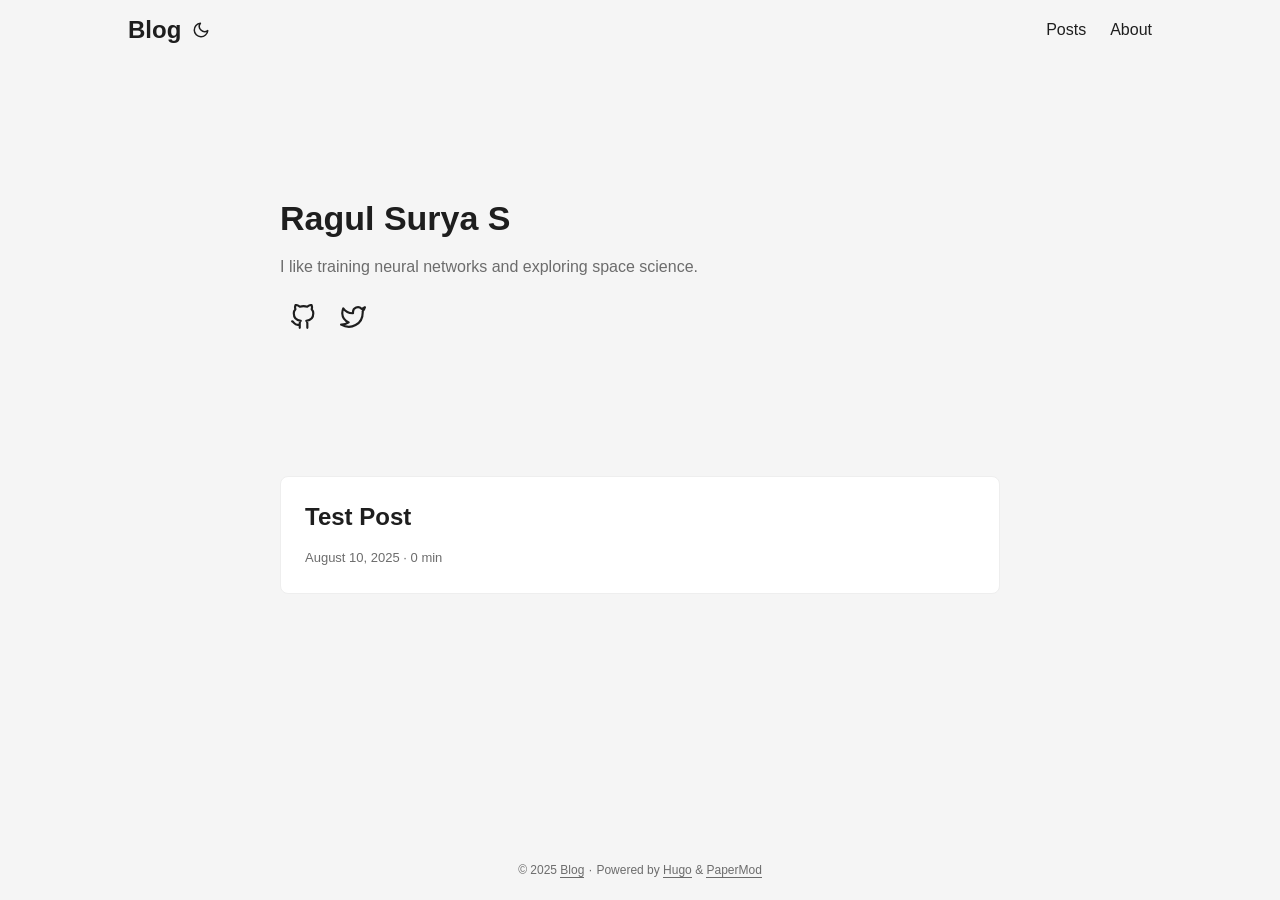
==== index.html @ ebbf87fd "Initial Commit" ====
<!DOCTYPE html>
<html lang="en" dir="auto">

<head>
	<meta name="generator" content="Hugo 0.148.2"><script src="/livereload.js?mindelay=10&amp;v=2&amp;port=1313&amp;path=livereload" data-no-instant defer></script><meta charset="utf-8">
<meta http-equiv="X-UA-Compatible" content="IE=edge">
<meta name="viewport" content="width=device-width, initial-scale=1, shrink-to-fit=no">
<meta name="robots" content="index, follow">
<title>Blog</title>

<meta name="description" content="">
<meta name="author" content="">
<link rel="canonical" href="http://localhost:1313/">
<link crossorigin="anonymous" href="/assets/css/stylesheet.8fe10233a706bc87f2e08b3cf97b8bd4c0a80f10675a143675d59212121037c0.css" integrity="sha256-j&#43;ECM6cGvIfy4Is8&#43;XuL1MCoDxBnWhQ2ddWSEhIQN8A=" rel="preload stylesheet" as="style">
<link rel="icon" href="http://localhost:1313/favicon.ico">
<link rel="icon" type="image/png" sizes="16x16" href="http://localhost:1313/favicon-16x16.png">
<link rel="icon" type="image/png" sizes="32x32" href="http://localhost:1313/favicon-32x32.png">
<link rel="apple-touch-icon" href="http://localhost:1313/apple-touch-icon.png">
<link rel="mask-icon" href="http://localhost:1313/safari-pinned-tab.svg">
<meta name="theme-color" content="#2e2e33">
<meta name="msapplication-TileColor" content="#2e2e33">
<link rel="alternate" type="application/rss+xml" href="http://localhost:1313/index.xml">
<link rel="alternate" hreflang="en" href="http://localhost:1313/">
<noscript>
    <style>
        #theme-toggle,
        .top-link {
            display: none;
        }

    </style>
    <style>
        @media (prefers-color-scheme: dark) {
            :root {
                --theme: rgb(29, 30, 32);
                --entry: rgb(46, 46, 51);
                --primary: rgb(218, 218, 219);
                --secondary: rgb(155, 156, 157);
                --tertiary: rgb(65, 66, 68);
                --content: rgb(196, 196, 197);
                --code-block-bg: rgb(46, 46, 51);
                --code-bg: rgb(55, 56, 62);
                --border: rgb(51, 51, 51);
            }

            .list {
                background: var(--theme);
            }

            .list:not(.dark)::-webkit-scrollbar-track {
                background: 0 0;
            }

            .list:not(.dark)::-webkit-scrollbar-thumb {
                border-color: var(--theme);
            }
        }

    </style>
</noscript><meta property="og:url" content="http://localhost:1313/">
  <meta property="og:site_name" content="Blog">
  <meta property="og:title" content="Blog">
  <meta property="og:locale" content="en-us">
  <meta property="og:type" content="website">
<meta name="twitter:card" content="summary">
<meta name="twitter:title" content="Blog">
<meta name="twitter:description" content="">

<script type="application/ld+json">
{
  "@context": "https://schema.org",
  "@type": "Organization",
  "name": "Blog",
  "url": "http://localhost:1313/",
  "description": "",
  "logo": "http://localhost:1313/favicon.ico",
  "sameAs": [
      "https://github.com/ragulsuryas", "https://twitter.com/ragulsuryas"
  ]
}
</script>
</head>

<body class="list" id="top">
<script>
    if (localStorage.getItem("pref-theme") === "dark") {
        document.body.classList.add('dark');
    } else if (localStorage.getItem("pref-theme") === "light") {
        document.body.classList.remove('dark')
    } else if (window.matchMedia('(prefers-color-scheme: dark)').matches) {
        document.body.classList.add('dark');
    }

</script>

<header class="header">
    <nav class="nav">
        <div class="logo">
            <a href="http://localhost:1313/" accesskey="h" title="Blog (Alt + H)">Blog</a>
            <div class="logo-switches">
                <button id="theme-toggle" accesskey="t" title="(Alt + T)" aria-label="Toggle theme">
                    <svg id="moon" xmlns="http://www.w3.org/2000/svg" width="24" height="18" viewBox="0 0 24 24"
                        fill="none" stroke="currentColor" stroke-width="2" stroke-linecap="round"
                        stroke-linejoin="round">
                        <path d="M21 12.79A9 9 0 1 1 11.21 3 7 7 0 0 0 21 12.79z"></path>
                    </svg>
                    <svg id="sun" xmlns="http://www.w3.org/2000/svg" width="24" height="18" viewBox="0 0 24 24"
                        fill="none" stroke="currentColor" stroke-width="2" stroke-linecap="round"
                        stroke-linejoin="round">
                        <circle cx="12" cy="12" r="5"></circle>
                        <line x1="12" y1="1" x2="12" y2="3"></line>
                        <line x1="12" y1="21" x2="12" y2="23"></line>
                        <line x1="4.22" y1="4.22" x2="5.64" y2="5.64"></line>
                        <line x1="18.36" y1="18.36" x2="19.78" y2="19.78"></line>
                        <line x1="1" y1="12" x2="3" y2="12"></line>
                        <line x1="21" y1="12" x2="23" y2="12"></line>
                        <line x1="4.22" y1="19.78" x2="5.64" y2="18.36"></line>
                        <line x1="18.36" y1="5.64" x2="19.78" y2="4.22"></line>
                    </svg>
                </button>
            </div>
        </div>
        <ul id="menu">
            <li>
                <a href="http://localhost:1313/posts/" title="Posts">
                    <span>Posts</span>
                </a>
            </li>
            <li>
                <a href="http://localhost:1313/about/" title="About">
                    <span>About</span>
                </a>
            </li>
        </ul>
    </nav>
</header>
<main class="main"> 
<article class="first-entry home-info">
    <header class="entry-header">
        <h1>Ragul Surya S</h1>
    </header>
    <div class="entry-content">
        I like training neural networks and exploring space science.
    </div>
    <footer class="entry-footer">
        <div class="social-icons" >
    <a href="https://github.com/ragulsuryas" target="_blank" rel="noopener noreferrer me"
        title="Github">
        <svg xmlns="http://www.w3.org/2000/svg" viewBox="0 0 24 24" fill="none" stroke="currentColor" stroke-width="2"
    stroke-linecap="round" stroke-linejoin="round">
    <path
        d="M9 19c-5 1.5-5-2.5-7-3m14 6v-3.87a3.37 3.37 0 0 0-.94-2.61c3.14-.35 6.44-1.54 6.44-7A5.44 5.44 0 0 0 20 4.77 5.07 5.07 0 0 0 19.91 1S18.73.65 16 2.48a13.38 13.38 0 0 0-7 0C6.27.65 5.09 1 5.09 1A5.07 5.07 0 0 0 5 4.77a5.44 5.44 0 0 0-1.5 3.78c0 5.42 3.3 6.61 6.44 7A3.37 3.37 0 0 0 9 18.13V22">
    </path>
</svg>
    </a>
    <a href="https://twitter.com/ragulsuryas" target="_blank" rel="noopener noreferrer me"
        title="Twitter">
        <svg xmlns="http://www.w3.org/2000/svg" viewBox="0 0 24 24" fill="none" stroke="currentColor" stroke-width="2"
    stroke-linecap="round" stroke-linejoin="round">
    <path
        d="M23 3a10.9 10.9 0 0 1-3.14 1.53 4.48 4.48 0 0 0-7.86 3v1A10.66 10.66 0 0 1 3 4s-4 9 5 13a11.64 11.64 0 0 1-7 2c9 5 20 0 20-11.5a4.5 4.5 0 0 0-.08-.83A7.72 7.72 0 0 0 23 3z">
    </path>
</svg>
    </a>
</div>

    </footer>
</article>

<article class="post-entry"> 
  <header class="entry-header">
    <h2 class="entry-hint-parent">Test Post
    </h2>
  </header>
  <div class="entry-content">
    <p></p>
  </div>
  <footer class="entry-footer"><span title='2025-08-10 21:35:26 +0530 IST'>August 10, 2025</span>&nbsp;·&nbsp;0 min</footer>
  <a class="entry-link" aria-label="post link to Test Post" href="http://localhost:1313/posts/test-post/"></a>
</article>
    </main>
    
<footer class="footer">
        <span>&copy; 2025 <a href="http://localhost:1313/">Blog</a></span> · 

    <span>
        Powered by
        <a href="https://gohugo.io/" rel="noopener noreferrer" target="_blank">Hugo</a> &
        <a href="https://github.com/adityatelange/hugo-PaperMod/" rel="noopener" target="_blank">PaperMod</a>
    </span>
</footer>
<a href="#top" aria-label="go to top" title="Go to Top (Alt + G)" class="top-link" id="top-link" accesskey="g">
    <svg xmlns="http://www.w3.org/2000/svg" viewBox="0 0 12 6" fill="currentColor">
        <path d="M12 6H0l6-6z" />
    </svg>
</a>

<script>
    let menu = document.getElementById('menu')
    if (menu) {
        menu.scrollLeft = localStorage.getItem("menu-scroll-position");
        menu.onscroll = function () {
            localStorage.setItem("menu-scroll-position", menu.scrollLeft);
        }
    }

    document.querySelectorAll('a[href^="#"]').forEach(anchor => {
        anchor.addEventListener("click", function (e) {
            e.preventDefault();
            var id = this.getAttribute("href").substr(1);
            if (!window.matchMedia('(prefers-reduced-motion: reduce)').matches) {
                document.querySelector(`[id='${decodeURIComponent(id)}']`).scrollIntoView({
                    behavior: "smooth"
                });
            } else {
                document.querySelector(`[id='${decodeURIComponent(id)}']`).scrollIntoView();
            }
            if (id === "top") {
                history.replaceState(null, null, " ");
            } else {
                history.pushState(null, null, `#${id}`);
            }
        });
    });

</script>
<script>
    var mybutton = document.getElementById("top-link");
    window.onscroll = function () {
        if (document.body.scrollTop > 800 || document.documentElement.scrollTop > 800) {
            mybutton.style.visibility = "visible";
            mybutton.style.opacity = "1";
        } else {
            mybutton.style.visibility = "hidden";
            mybutton.style.opacity = "0";
        }
    };

</script>
<script>
    document.getElementById("theme-toggle").addEventListener("click", () => {
        if (document.body.className.includes("dark")) {
            document.body.classList.remove('dark');
            localStorage.setItem("pref-theme", 'light');
        } else {
            document.body.classList.add('dark');
            localStorage.setItem("pref-theme", 'dark');
        }
    })

</script>
</body>

</html>
---- assets/css/stylesheet.8fe10233a706bc87f2e08b3cf97b8bd4c0a80f10675a143675d59212121037c0.css ----
/*
  PaperMod v8+
  License: MIT https://github.com/adityatelange/hugo-PaperMod/blob/master/LICENSE
  Copyright (c) 2020 nanxiaobei and adityatelange
  Copyright (c) 2021-2025 adityatelange
*/
:root{--gap:24px;--content-gap:20px;--nav-width:1024px;--main-width:720px;--header-height:60px;--footer-height:60px;--radius:8px;--theme:rgb(255, 255, 255);--entry:rgb(255, 255, 255);--primary:rgb(30, 30, 30);--secondary:rgb(108, 108, 108);--tertiary:rgb(214, 214, 214);--content:rgb(31, 31, 31);--code-block-bg:rgb(28, 29, 33);--code-bg:rgb(245, 245, 245);--border:rgb(238, 238, 238)}.dark{--theme:rgb(29, 30, 32);--entry:rgb(46, 46, 51);--primary:rgb(218, 218, 219);--secondary:rgb(155, 156, 157);--tertiary:rgb(65, 66, 68);--content:rgb(196, 196, 197);--code-block-bg:rgb(46, 46, 51);--code-bg:rgb(55, 56, 62);--border:rgb(51, 51, 51)}.list{background:var(--code-bg)}.dark.list{background:var(--theme)}*,::after,::before{box-sizing:border-box}html{-webkit-tap-highlight-color:transparent;overflow-y:scroll;-webkit-text-size-adjust:100%;text-size-adjust:100%}a,button,body,h1,h2,h3,h4,h5,h6{color:var(--primary)}body{font-family:-apple-system,BlinkMacSystemFont,segoe ui,Roboto,Oxygen,Ubuntu,Cantarell,open sans,helvetica neue,sans-serif;font-size:18px;line-height:1.6;word-break:break-word;background:var(--theme)}article,aside,figcaption,figure,footer,header,hgroup,main,nav,section,table{display:block}h1,h2,h3,h4,h5,h6{line-height:1.2}h1,h2,h3,h4,h5,h6,p{margin-top:0;margin-bottom:0}ul{padding:0}a{text-decoration:none}body,figure,ul{margin:0}table{width:100%;border-collapse:collapse;border-spacing:0;overflow-x:auto;word-break:keep-all}button,input,textarea{padding:0;font:inherit;background:0 0;border:0}input,textarea{outline:0}button,input[type=button],input[type=submit]{cursor:pointer}input:-webkit-autofill,textarea:-webkit-autofill{box-shadow:0 0 0 50px var(--theme)inset}img{display:block;max-width:100%}.not-found{position:absolute;left:0;right:0;display:flex;align-items:center;justify-content:center;height:80%;font-size:160px;font-weight:700}.archive-posts{width:100%;font-size:16px}.archive-year{margin-top:40px}.archive-year:not(:last-of-type){border-bottom:2px solid var(--border)}.archive-month{display:flex;align-items:flex-start;padding:10px 0}.archive-month-header{margin:25px 0;width:200px}.archive-month:not(:last-of-type){border-bottom:1px solid var(--border)}.archive-entry{position:relative;padding:5px;margin:10px 0}.archive-entry-title{margin:5px 0;font-weight:400}.archive-count,.archive-meta{color:var(--secondary);font-size:14px}.footer,.top-link{font-size:12px;color:var(--secondary)}.footer{max-width:calc(var(--main-width) + var(--gap) * 2);margin:auto;padding:calc((var(--footer-height) - var(--gap))/2)var(--gap);text-align:center;line-height:24px}.footer span{margin-inline-start:1px;margin-inline-end:1px}.footer span:last-child{white-space:nowrap}.footer a{color:inherit;border-bottom:1px solid var(--secondary)}.footer a:hover{border-bottom:1px solid var(--primary)}.top-link{visibility:hidden;position:fixed;bottom:60px;right:30px;z-index:99;background:var(--tertiary);width:42px;height:42px;padding:12px;border-radius:64px;transition:visibility .5s,opacity .8s linear}.top-link,.top-link svg{filter:drop-shadow(0 0 0 var(--theme))}.footer a:hover,.top-link:hover{color:var(--primary)}.top-link:focus,#theme-toggle:focus{outline:0}.nav{display:flex;flex-wrap:wrap;justify-content:space-between;max-width:calc(var(--nav-width) + var(--gap) * 2);margin-inline-start:auto;margin-inline-end:auto;line-height:var(--header-height)}.nav a{display:block}.logo,#menu{display:flex;margin:auto var(--gap)}.logo{flex-wrap:inherit}.logo a{font-size:24px;font-weight:700}.logo a img,.logo a svg{display:inline;vertical-align:middle;pointer-events:none;transform:translate(0,-10%);border-radius:6px;margin-inline-end:8px}button#theme-toggle{font-size:26px;margin:auto 4px}body.dark #moon{vertical-align:middle;display:none}body:not(.dark) #sun{display:none}#menu{list-style:none;word-break:keep-all;overflow-x:auto;white-space:nowrap}#menu li+li{margin-inline-start:var(--gap)}#menu a{font-size:16px}#menu .active{font-weight:500;border-bottom:2px solid}.lang-switch li,.lang-switch ul,.logo-switches{display:inline-flex;margin:auto 4px}.lang-switch{display:flex;flex-wrap:inherit}.lang-switch a{margin:auto 3px;font-size:16px;font-weight:500}.logo-switches{flex-wrap:inherit}.main{position:relative;min-height:calc(100vh - var(--header-height) - var(--footer-height));max-width:calc(var(--main-width) + var(--gap) * 2);margin:auto;padding:var(--gap)}.page-header h1{font-size:40px}.pagination{display:flex}.pagination a{color:var(--theme);font-size:13px;line-height:36px;background:var(--primary);border-radius:calc(36px/2);padding:0 16px}.pagination .next{margin-inline-start:auto}.social-icons a{display:inline-flex;padding:10px}.social-icons a svg{height:26px;width:26px}code{direction:ltr}div.highlight,pre{position:relative}.copy-code{display:none;position:absolute;top:4px;right:4px;color:rgba(255,255,255,.8);background:rgba(78,78,78,.8);border-radius:var(--radius);padding:0 5px;font-size:14px;user-select:none}div.highlight:hover .copy-code,pre:hover .copy-code{display:block}.first-entry{position:relative;display:flex;flex-direction:column;justify-content:center;min-height:320px;margin:var(--gap)0 calc(var(--gap) * 2)}.first-entry .entry-header{overflow:hidden;display:-webkit-box;-webkit-box-orient:vertical;-webkit-line-clamp:3}.first-entry .entry-header h1{font-size:34px;line-height:1.3}.first-entry .entry-content{margin:14px 0;font-size:16px;-webkit-line-clamp:3}.first-entry .entry-footer{font-size:14px}.home-info .entry-content{-webkit-line-clamp:unset}.post-entry{position:relative;margin-bottom:var(--gap);padding:var(--gap);background:var(--entry);border-radius:var(--radius);transition:transform .1s;border:1px solid var(--border)}.post-entry:active{transform:scale(.96)}.tag-entry .entry-cover{display:none}.entry-header h2{font-size:24px;line-height:1.3}.entry-content{margin:8px 0;color:var(--secondary);font-size:14px;line-height:1.6;overflow:hidden;display:-webkit-box;-webkit-box-orient:vertical;-webkit-line-clamp:2}.entry-footer{color:var(--secondary);font-size:13px}.entry-link{position:absolute;left:0;right:0;top:0;bottom:0}.entry-hint{color:var(--secondary)}.entry-hint-parent{display:flex;justify-content:space-between}.entry-cover{font-size:14px;margin-bottom:var(--gap);text-align:center}.entry-cover img{border-radius:var(--radius);width:100%;height:auto}.entry-cover a{color:var(--secondary);box-shadow:0 1px 0 var(--primary)}.page-header,.post-header{margin:24px auto var(--content-gap)}.post-title{margin-bottom:2px;font-size:40px}.post-description{margin-top:10px;margin-bottom:5px}.post-meta,.breadcrumbs{color:var(--secondary);font-size:14px;display:flex;flex-wrap:wrap;align-items:center}.post-meta .i18n_list li{display:inline-flex;list-style:none;margin:auto 3px;box-shadow:0 1px 0 var(--secondary)}.breadcrumbs a{font-size:16px}.post-content{color:var(--content)}.post-content h3,.post-content h4,.post-content h5,.post-content h6{margin:24px 0 16px}.post-content h1{margin:40px auto 32px;font-size:40px}.post-content h2{margin:32px auto 24px;font-size:32px}.post-content h3{font-size:24px}.post-content h4{font-size:16px}.post-content h5{font-size:14px}.post-content h6{font-size:12px}.post-content a,.toc a:hover{box-shadow:0 1px;box-decoration-break:clone;-webkit-box-decoration-break:clone}.post-content a code{margin:auto 0;border-radius:0;box-shadow:0 -1px 0 var(--primary)inset}.post-content del{text-decoration:line-through}.post-content dl,.post-content ol,.post-content p,.post-content figure,.post-content ul{margin-bottom:var(--content-gap)}.post-content ol,.post-content ul{padding-inline-start:20px}.post-content li{margin-top:5px}.post-content li p{margin-bottom:0}.post-content dl{display:flex;flex-wrap:wrap;margin:0}.post-content dt{width:25%;font-weight:700}.post-content dd{width:75%;margin-inline-start:0;padding-inline-start:10px}.post-content dd~dd,.post-content dt~dt{margin-top:10px}.post-content table{margin-bottom:var(--content-gap)}.post-content table th,.post-content table:not(.highlighttable,.highlight table,.gist .highlight) td{min-width:80px;padding:8px 5px;line-height:1.5;border-bottom:1px solid var(--border)}.post-content table th{text-align:start}.post-content table:not(.highlighttable) td code:only-child{margin:auto 0}.post-content .highlight table{border-radius:var(--radius)}.post-content .highlight:not(table){margin:10px auto;background:var(--code-block-bg) !important;border-radius:var(--radius);direction:ltr}.post-content li>.highlight{margin-inline-end:0}.post-content ul pre{margin-inline-start:calc(var(--gap) * -2)}.post-content .highlight pre{margin:0}.post-content .highlighttable{table-layout:fixed}.post-content .highlighttable td:first-child{width:40px}.post-content .highlighttable td .linenodiv{padding-inline-end:0 !important}.post-content .highlighttable td .highlight,.post-content .highlighttable td .linenodiv pre{margin-bottom:0}.post-content code{margin:auto 4px;padding:4px 6px;font-size:.78em;line-height:1.5;background:var(--code-bg);border-radius:2px}.post-content pre code{display:grid;margin:auto 0;padding:10px;color:#d5d5d6;background:var(--code-block-bg) !important;border-radius:var(--radius);overflow-x:auto;word-break:break-all}.post-content blockquote{margin:20px 0;padding:0 14px;border-inline-start:3px solid var(--primary)}.post-content hr{margin:30px 0;height:2px;background:var(--tertiary);border:0}.post-content iframe{max-width:100%}.post-content img{border-radius:4px;margin:1rem 0}.post-content img[src*="#center"]{margin:1rem auto}.post-content figure.align-center{text-align:center}.post-content figure>figcaption{color:var(--primary);font-size:16px;font-weight:700;margin:8px 0 16px}.post-content figure>figcaption>p{color:var(--secondary);font-size:14px;font-weight:400}.toc{margin:0 2px 40px;border:1px solid var(--border);background:var(--code-bg);border-radius:var(--radius);padding:.4em}.dark .toc{background:var(--entry)}.toc details summary{cursor:zoom-in;margin-inline-start:10px;user-select:none}.toc details[open] summary{cursor:zoom-out}.toc .details{display:inline;font-weight:500}.toc .inner{margin:5px 20px 0;padding:0 10px;opacity:.9}.toc li ul{margin-inline-start:var(--gap)}.toc summary:focus{outline:0}.post-footer{margin-top:56px}.post-footer>*{margin-bottom:10px}.post-tags{display:flex;flex-wrap:wrap;gap:10px}.post-tags li{display:inline-block}.post-tags a,.share-buttons,.paginav{border-radius:var(--radius);background:var(--code-bg);border:1px solid var(--border)}.post-tags a{display:block;padding:0 14px;color:var(--secondary);font-size:14px;line-height:34px;background:var(--code-bg)}.post-tags a:hover,.paginav a:hover{background:var(--border)}.share-buttons{padding:10px;display:flex;justify-content:center;overflow-x:auto;gap:10px}.share-buttons li,.share-buttons a{display:inline-flex}.share-buttons a:not(:last-of-type){margin-inline-end:12px}h1:hover .anchor,h2:hover .anchor,h3:hover .anchor,h4:hover .anchor,h5:hover .anchor,h6:hover .anchor{display:inline-flex;color:var(--secondary);margin-inline-start:8px;font-weight:500;user-select:none}.paginav{display:flex;line-height:30px}.paginav a{padding-inline-start:14px;padding-inline-end:14px;border-radius:var(--radius)}.paginav .title{letter-spacing:1px;text-transform:uppercase;font-size:small;color:var(--secondary)}.paginav .prev,.paginav .next{width:50%}.paginav span:hover:not(.title){box-shadow:0 1px}.paginav .next{margin-inline-start:auto;text-align:right}[dir=rtl] .paginav .next{text-align:left}h1>a>svg{display:inline}img.in-text{display:inline;margin:auto}.buttons,.main .profile{display:flex;justify-content:center}.main .profile{align-items:center;min-height:calc(100vh - var(--header-height) - var(--footer-height) - (var(--gap) * 2));text-align:center}.profile .profile_inner{display:flex;flex-direction:column;align-items:center;gap:10px}.profile img{border-radius:50%}.buttons{flex-wrap:wrap;max-width:400px}.button{background:var(--tertiary);border-radius:var(--radius);margin:8px;padding:6px;transition:transform .1s}.button-inner{padding:0 8px}.button:active{transform:scale(.96)}#searchbox input{padding:4px 10px;width:100%;color:var(--primary);font-weight:700;border:2px solid var(--tertiary);border-radius:var(--radius)}#searchbox input:focus{border-color:var(--secondary)}#searchResults li{list-style:none;border-radius:var(--radius);padding:10px;margin:10px 0;position:relative;font-weight:500}#searchResults{margin:10px 0;width:100%}#searchResults li:active{transition:transform .1s;transform:scale(.98)}#searchResults a{position:absolute;width:100%;height:100%;top:0;left:0;outline:none}#searchResults .focus{transform:scale(.98);border:2px solid var(--tertiary)}.terms-tags li{display:inline-block;margin:10px;font-weight:500}.terms-tags a{display:block;padding:3px 10px;background:var(--tertiary);border-radius:6px;transition:transform .1s}.terms-tags a:active{background:var(--tertiary);transform:scale(.96)}.bg{color:#cad3f5;background-color:#24273a}.chroma{color:#cad3f5;background-color:#24273a}.chroma .x{}.chroma .err{color:#ed8796}.chroma .cl{}.chroma .lnlinks{outline:none;text-decoration:none;color:inherit}.chroma .lntd{vertical-align:top;padding:0;margin:0;border:0}.chroma .lntable{border-spacing:0;padding:0;margin:0;border:0}.chroma .hl{background-color:#474733}.chroma .lnt{white-space:pre;-webkit-user-select:none;user-select:none;margin-right:.4em;padding:0 .4em;color:#8087a2}.chroma .ln{white-space:pre;-webkit-user-select:none;user-select:none;margin-right:.4em;padding:0 .4em;color:#8087a2}.chroma .line{display:flex}.chroma .k{color:#c6a0f6}.chroma .kc{color:#f5a97f}.chroma .kd{color:#ed8796}.chroma .kn{color:#8bd5ca}.chroma .kp{color:#c6a0f6}.chroma .kr{color:#c6a0f6}.chroma .kt{color:#ed8796}.chroma .n{}.chroma .na{color:#8aadf4}.chroma .nb{color:#91d7e3}.chroma .bp{color:#91d7e3}.chroma .nc{color:#eed49f}.chroma .no{color:#eed49f}.chroma .nd{color:#8aadf4;font-weight:700}.chroma .ni{color:#8bd5ca}.chroma .ne{color:#f5a97f}.chroma .nf{color:#8aadf4}.chroma .fm{color:#8aadf4}.chroma .nl{color:#91d7e3}.chroma .nn{color:#f5a97f}.chroma .nx{}.chroma .py{color:#f5a97f}.chroma .nt{color:#c6a0f6}.chroma .nv{color:#f4dbd6}.chroma .vc{color:#f4dbd6}.chroma .vg{color:#f4dbd6}.chroma .vi{color:#f4dbd6}.chroma .vm{color:#f4dbd6}.chroma .l{}.chroma .ld{}.chroma .s{color:#a6da95}.chroma .sa{color:#ed8796}.chroma .sb{color:#a6da95}.chroma .sc{color:#a6da95}.chroma .dl{color:#8aadf4}.chroma .sd{color:#6e738d}.chroma .s2{color:#a6da95}.chroma .se{color:#8aadf4}.chroma .sh{color:#6e738d}.chroma .si{color:#a6da95}.chroma .sx{color:#a6da95}.chroma .sr{color:#8bd5ca}.chroma .s1{color:#a6da95}.chroma .ss{color:#a6da95}.chroma .m{color:#f5a97f}.chroma .mb{color:#f5a97f}.chroma .mf{color:#f5a97f}.chroma .mh{color:#f5a97f}.chroma .mi{color:#f5a97f}.chroma .il{color:#f5a97f}.chroma .mo{color:#f5a97f}.chroma .o{color:#91d7e3;font-weight:700}.chroma .ow{color:#91d7e3;font-weight:700}.chroma .p{}.chroma .c{color:#6e738d;font-style:italic}.chroma .ch{color:#6e738d;font-style:italic}.chroma .cm{color:#6e738d;font-style:italic}.chroma .c1{color:#6e738d;font-style:italic}.chroma .cs{color:#6e738d;font-style:italic}.chroma .cp{color:#6e738d;font-style:italic}.chroma .cpf{color:#6e738d;font-weight:700;font-style:italic}.chroma .g{}.chroma .gd{color:#ed8796;background-color:#363a4f}.chroma .ge{font-style:italic}.chroma .gr{color:#ed8796}.chroma .gh{color:#f5a97f;font-weight:700}.chroma .gi{color:#a6da95;background-color:#363a4f}.chroma .go{}.chroma .gp{}.chroma .gs{font-weight:700}.chroma .gu{color:#f5a97f;font-weight:700}.chroma .gt{color:#ed8796}.chroma .gl{text-decoration:underline}.chroma .w{}.chroma{background-color:unset !important}.chroma .hl{display:flex}.chroma .lnt{padding:0 0 0 12px}.highlight pre.chroma code{padding:8px 0}.highlight pre.chroma .line .cl,.chroma .ln{padding:0 10px}.chroma .lntd:last-of-type{width:100%}::-webkit-scrollbar-track{background:0 0}.list:not(.dark)::-webkit-scrollbar-track{background:var(--code-bg)}::-webkit-scrollbar-thumb{background:var(--tertiary);border:5px solid var(--theme);border-radius:var(--radius)}.list:not(.dark)::-webkit-scrollbar-thumb{border:5px solid var(--code-bg)}::-webkit-scrollbar-thumb:hover{background:var(--secondary)}::-webkit-scrollbar:not(.highlighttable,.highlight table,.gist .highlight){background:var(--theme)}.post-content .highlighttable td .highlight pre code::-webkit-scrollbar{display:none}.post-content :not(table) ::-webkit-scrollbar-thumb{border:2px solid var(--code-block-bg);background:#717175}.post-content :not(table) ::-webkit-scrollbar-thumb:hover{background:#a3a3a5}.gist table::-webkit-scrollbar-thumb{border:2px solid #fff;background:#adadad}.gist table::-webkit-scrollbar-thumb:hover{background:#707070}.post-content table::-webkit-scrollbar-thumb{border-width:2px}@media screen and (min-width:768px){::-webkit-scrollbar{width:19px;height:11px}}@media screen and (max-width:768px){:root{--gap:14px}.profile img{transform:scale(.85)}.first-entry{min-height:260px}.archive-month{flex-direction:column}.archive-year{margin-top:20px}.footer{padding:calc((var(--footer-height) - var(--gap) - 10px)/2)var(--gap)}}@media screen and (max-width:900px){.list .top-link{transform:translateY(-5rem)}}@media screen and (max-width:340px){.share-buttons{justify-content:unset}}@media(prefers-reduced-motion){.terms-tags a:active,.button:active,.post-entry:active,.top-link,#searchResults .focus,#searchResults li:active{transform:none}}
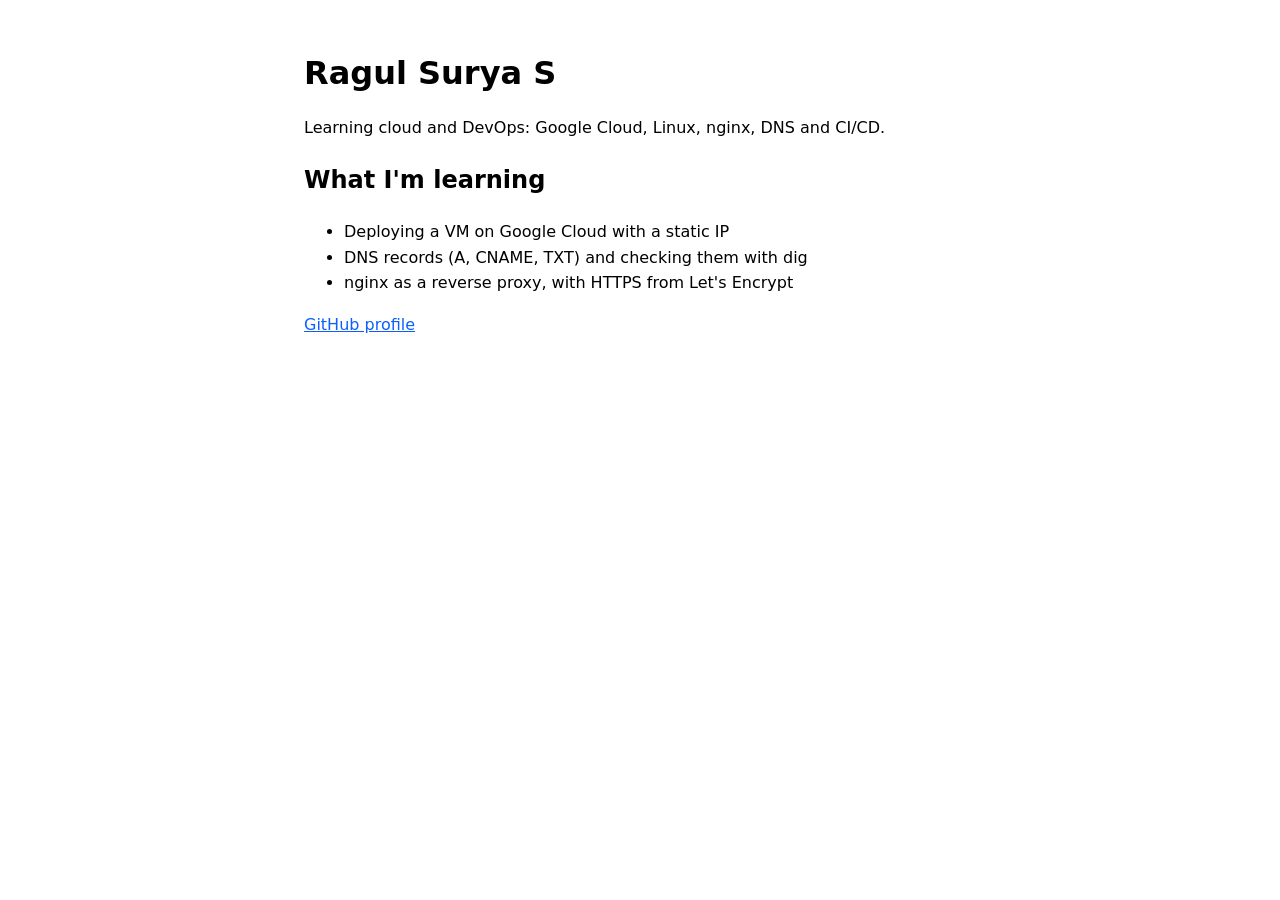
==== commit d174a699: "Add initial index.html for personal website" ====
--- a/index.html
+++ b/index.html
@@ -1,254 +1,26 @@
 <!DOCTYPE html>
-<html lang="en" dir="auto">
+<html lang="en">
+<head>
+  <meta charset="utf-8">
+  <meta name="viewport" content="width=device-width, initial-scale=1">
+  <title>Ragul Surya S | Cloud & DevOps Learning</title>
+  <style>
+    body { font-family: system-ui, sans-serif; max-width: 42rem; margin: 3rem auto; padding: 0 1rem; line-height: 1.6; }
+    h1 { margin-bottom: 0; }
+    a { color: #0b5fff; }
+  </style>
+</head>
+<body>
+  <h1>Ragul Surya S</h1>
+  <p>Learning cloud and DevOps: Google Cloud, Linux, nginx, DNS and CI/CD.</p>
 
-<head>
-	<meta name="generator" content="Hugo 0.148.2"><script src="/livereload.js?mindelay=10&amp;v=2&amp;port=1313&amp;path=livereload" data-no-instant defer></script><meta charset="utf-8">
-<meta http-equiv="X-UA-Compatible" content="IE=edge">
-<meta name="viewport" content="width=device-width, initial-scale=1, shrink-to-fit=no">
-<meta name="robots" content="index, follow">
-<title>Blog</title>
+  <h2>What I'm learning</h2>
+  <ul>
+    <li>Deploying a VM on Google Cloud with a static IP</li>
+    <li>DNS records (A, CNAME, TXT) and checking them with dig</li>
+    <li>nginx as a reverse proxy, with HTTPS from Let's Encrypt</li>
+  </ul>
 
-<meta name="description" content="">
-<meta name="author" content="">
-<link rel="canonical" href="http://localhost:1313/">
-<link crossorigin="anonymous" href="/assets/css/stylesheet.8fe10233a706bc87f2e08b3cf97b8bd4c0a80f10675a143675d59212121037c0.css" integrity="sha256-j&#43;ECM6cGvIfy4Is8&#43;XuL1MCoDxBnWhQ2ddWSEhIQN8A=" rel="preload stylesheet" as="style">
-<link rel="icon" href="http://localhost:1313/favicon.ico">
-<link rel="icon" type="image/png" sizes="16x16" href="http://localhost:1313/favicon-16x16.png">
-<link rel="icon" type="image/png" sizes="32x32" href="http://localhost:1313/favicon-32x32.png">
-<link rel="apple-touch-icon" href="http://localhost:1313/apple-touch-icon.png">
-<link rel="mask-icon" href="http://localhost:1313/safari-pinned-tab.svg">
-<meta name="theme-color" content="#2e2e33">
-<meta name="msapplication-TileColor" content="#2e2e33">
-<link rel="alternate" type="application/rss+xml" href="http://localhost:1313/index.xml">
-<link rel="alternate" hreflang="en" href="http://localhost:1313/">
-<noscript>
-    <style>
-        #theme-toggle,
-        .top-link {
-            display: none;
-        }
-
-    </style>
-    <style>
-        @media (prefers-color-scheme: dark) {
-            :root {
-                --theme: rgb(29, 30, 32);
-                --entry: rgb(46, 46, 51);
-                --primary: rgb(218, 218, 219);
-                --secondary: rgb(155, 156, 157);
-                --tertiary: rgb(65, 66, 68);
-                --content: rgb(196, 196, 197);
-                --code-block-bg: rgb(46, 46, 51);
-                --code-bg: rgb(55, 56, 62);
-                --border: rgb(51, 51, 51);
-            }
-
-            .list {
-                background: var(--theme);
-            }
-
-            .list:not(.dark)::-webkit-scrollbar-track {
-                background: 0 0;
-            }
-
-            .list:not(.dark)::-webkit-scrollbar-thumb {
-                border-color: var(--theme);
-            }
-        }
-
-    </style>
-</noscript><meta property="og:url" content="http://localhost:1313/">
-  <meta property="og:site_name" content="Blog">
-  <meta property="og:title" content="Blog">
-  <meta property="og:locale" content="en-us">
-  <meta property="og:type" content="website">
-<meta name="twitter:card" content="summary">
-<meta name="twitter:title" content="Blog">
-<meta name="twitter:description" content="">
-
-<script type="application/ld+json">
-{
-  "@context": "https://schema.org",
-  "@type": "Organization",
-  "name": "Blog",
-  "url": "http://localhost:1313/",
-  "description": "",
-  "logo": "http://localhost:1313/favicon.ico",
-  "sameAs": [
-      "https://github.com/ragulsuryas", "https://twitter.com/ragulsuryas"
-  ]
-}
-</script>
-</head>
-
-<body class="list" id="top">
-<script>
-    if (localStorage.getItem("pref-theme") === "dark") {
-        document.body.classList.add('dark');
-    } else if (localStorage.getItem("pref-theme") === "light") {
-        document.body.classList.remove('dark')
-    } else if (window.matchMedia('(prefers-color-scheme: dark)').matches) {
-        document.body.classList.add('dark');
-    }
-
-</script>
-
-<header class="header">
-    <nav class="nav">
-        <div class="logo">
-            <a href="http://localhost:1313/" accesskey="h" title="Blog (Alt + H)">Blog</a>
-            <div class="logo-switches">
-                <button id="theme-toggle" accesskey="t" title="(Alt + T)" aria-label="Toggle theme">
-                    <svg id="moon" xmlns="http://www.w3.org/2000/svg" width="24" height="18" viewBox="0 0 24 24"
-                        fill="none" stroke="currentColor" stroke-width="2" stroke-linecap="round"
-                        stroke-linejoin="round">
-                        <path d="M21 12.79A9 9 0 1 1 11.21 3 7 7 0 0 0 21 12.79z"></path>
-                    </svg>
-                    <svg id="sun" xmlns="http://www.w3.org/2000/svg" width="24" height="18" viewBox="0 0 24 24"
-                        fill="none" stroke="currentColor" stroke-width="2" stroke-linecap="round"
-                        stroke-linejoin="round">
-                        <circle cx="12" cy="12" r="5"></circle>
-                        <line x1="12" y1="1" x2="12" y2="3"></line>
-                        <line x1="12" y1="21" x2="12" y2="23"></line>
-                        <line x1="4.22" y1="4.22" x2="5.64" y2="5.64"></line>
-                        <line x1="18.36" y1="18.36" x2="19.78" y2="19.78"></line>
-                        <line x1="1" y1="12" x2="3" y2="12"></line>
-                        <line x1="21" y1="12" x2="23" y2="12"></line>
-                        <line x1="4.22" y1="19.78" x2="5.64" y2="18.36"></line>
-                        <line x1="18.36" y1="5.64" x2="19.78" y2="4.22"></line>
-                    </svg>
-                </button>
-            </div>
-        </div>
-        <ul id="menu">
-            <li>
-                <a href="http://localhost:1313/posts/" title="Posts">
-                    <span>Posts</span>
-                </a>
-            </li>
-            <li>
-                <a href="http://localhost:1313/about/" title="About">
-                    <span>About</span>
-                </a>
-            </li>
-        </ul>
-    </nav>
-</header>
-<main class="main"> 
-<article class="first-entry home-info">
-    <header class="entry-header">
-        <h1>Ragul Surya S</h1>
-    </header>
-    <div class="entry-content">
-        I like training neural networks and exploring space science.
-    </div>
-    <footer class="entry-footer">
-        <div class="social-icons" >
-    <a href="https://github.com/ragulsuryas" target="_blank" rel="noopener noreferrer me"
-        title="Github">
-        <svg xmlns="http://www.w3.org/2000/svg" viewBox="0 0 24 24" fill="none" stroke="currentColor" stroke-width="2"
-    stroke-linecap="round" stroke-linejoin="round">
-    <path
-        d="M9 19c-5 1.5-5-2.5-7-3m14 6v-3.87a3.37 3.37 0 0 0-.94-2.61c3.14-.35 6.44-1.54 6.44-7A5.44 5.44 0 0 0 20 4.77 5.07 5.07 0 0 0 19.91 1S18.73.65 16 2.48a13.38 13.38 0 0 0-7 0C6.27.65 5.09 1 5.09 1A5.07 5.07 0 0 0 5 4.77a5.44 5.44 0 0 0-1.5 3.78c0 5.42 3.3 6.61 6.44 7A3.37 3.37 0 0 0 9 18.13V22">
-    </path>
-</svg>
-    </a>
-    <a href="https://twitter.com/ragulsuryas" target="_blank" rel="noopener noreferrer me"
-        title="Twitter">
-        <svg xmlns="http://www.w3.org/2000/svg" viewBox="0 0 24 24" fill="none" stroke="currentColor" stroke-width="2"
-    stroke-linecap="round" stroke-linejoin="round">
-    <path
-        d="M23 3a10.9 10.9 0 0 1-3.14 1.53 4.48 4.48 0 0 0-7.86 3v1A10.66 10.66 0 0 1 3 4s-4 9 5 13a11.64 11.64 0 0 1-7 2c9 5 20 0 20-11.5a4.5 4.5 0 0 0-.08-.83A7.72 7.72 0 0 0 23 3z">
-    </path>
-</svg>
-    </a>
-</div>
-
-    </footer>
-</article>
-
-<article class="post-entry"> 
-  <header class="entry-header">
-    <h2 class="entry-hint-parent">Test Post
-    </h2>
-  </header>
-  <div class="entry-content">
-    <p></p>
-  </div>
-  <footer class="entry-footer"><span title='2025-08-10 21:35:26 +0530 IST'>August 10, 2025</span>&nbsp;·&nbsp;0 min</footer>
-  <a class="entry-link" aria-label="post link to Test Post" href="http://localhost:1313/posts/test-post/"></a>
-</article>
-    </main>
-    
-<footer class="footer">
-        <span>&copy; 2025 <a href="http://localhost:1313/">Blog</a></span> · 
-
-    <span>
-        Powered by
-        <a href="https://gohugo.io/" rel="noopener noreferrer" target="_blank">Hugo</a> &
-        <a href="https://github.com/adityatelange/hugo-PaperMod/" rel="noopener" target="_blank">PaperMod</a>
-    </span>
-</footer>
-<a href="#top" aria-label="go to top" title="Go to Top (Alt + G)" class="top-link" id="top-link" accesskey="g">
-    <svg xmlns="http://www.w3.org/2000/svg" viewBox="0 0 12 6" fill="currentColor">
-        <path d="M12 6H0l6-6z" />
-    </svg>
-</a>
-
-<script>
-    let menu = document.getElementById('menu')
-    if (menu) {
-        menu.scrollLeft = localStorage.getItem("menu-scroll-position");
-        menu.onscroll = function () {
-            localStorage.setItem("menu-scroll-position", menu.scrollLeft);
-        }
-    }
-
-    document.querySelectorAll('a[href^="#"]').forEach(anchor => {
-        anchor.addEventListener("click", function (e) {
-            e.preventDefault();
-            var id = this.getAttribute("href").substr(1);
-            if (!window.matchMedia('(prefers-reduced-motion: reduce)').matches) {
-                document.querySelector(`[id='${decodeURIComponent(id)}']`).scrollIntoView({
-                    behavior: "smooth"
-                });
-            } else {
-                document.querySelector(`[id='${decodeURIComponent(id)}']`).scrollIntoView();
-            }
-            if (id === "top") {
-                history.replaceState(null, null, " ");
-            } else {
-                history.pushState(null, null, `#${id}`);
-            }
-        });
-    });
-
-</script>
-<script>
-    var mybutton = document.getElementById("top-link");
-    window.onscroll = function () {
-        if (document.body.scrollTop > 800 || document.documentElement.scrollTop > 800) {
-            mybutton.style.visibility = "visible";
-            mybutton.style.opacity = "1";
-        } else {
-            mybutton.style.visibility = "hidden";
-            mybutton.style.opacity = "0";
-        }
-    };
-
-</script>
-<script>
-    document.getElementById("theme-toggle").addEventListener("click", () => {
-        if (document.body.className.includes("dark")) {
-            document.body.classList.remove('dark');
-            localStorage.setItem("pref-theme", 'light');
-        } else {
-            document.body.classList.add('dark');
-            localStorage.setItem("pref-theme", 'dark');
-        }
-    })
-
-</script>
+  <p><a href="https://github.com/ragulsuryas">GitHub profile</a></p>
 </body>
-
 </html>
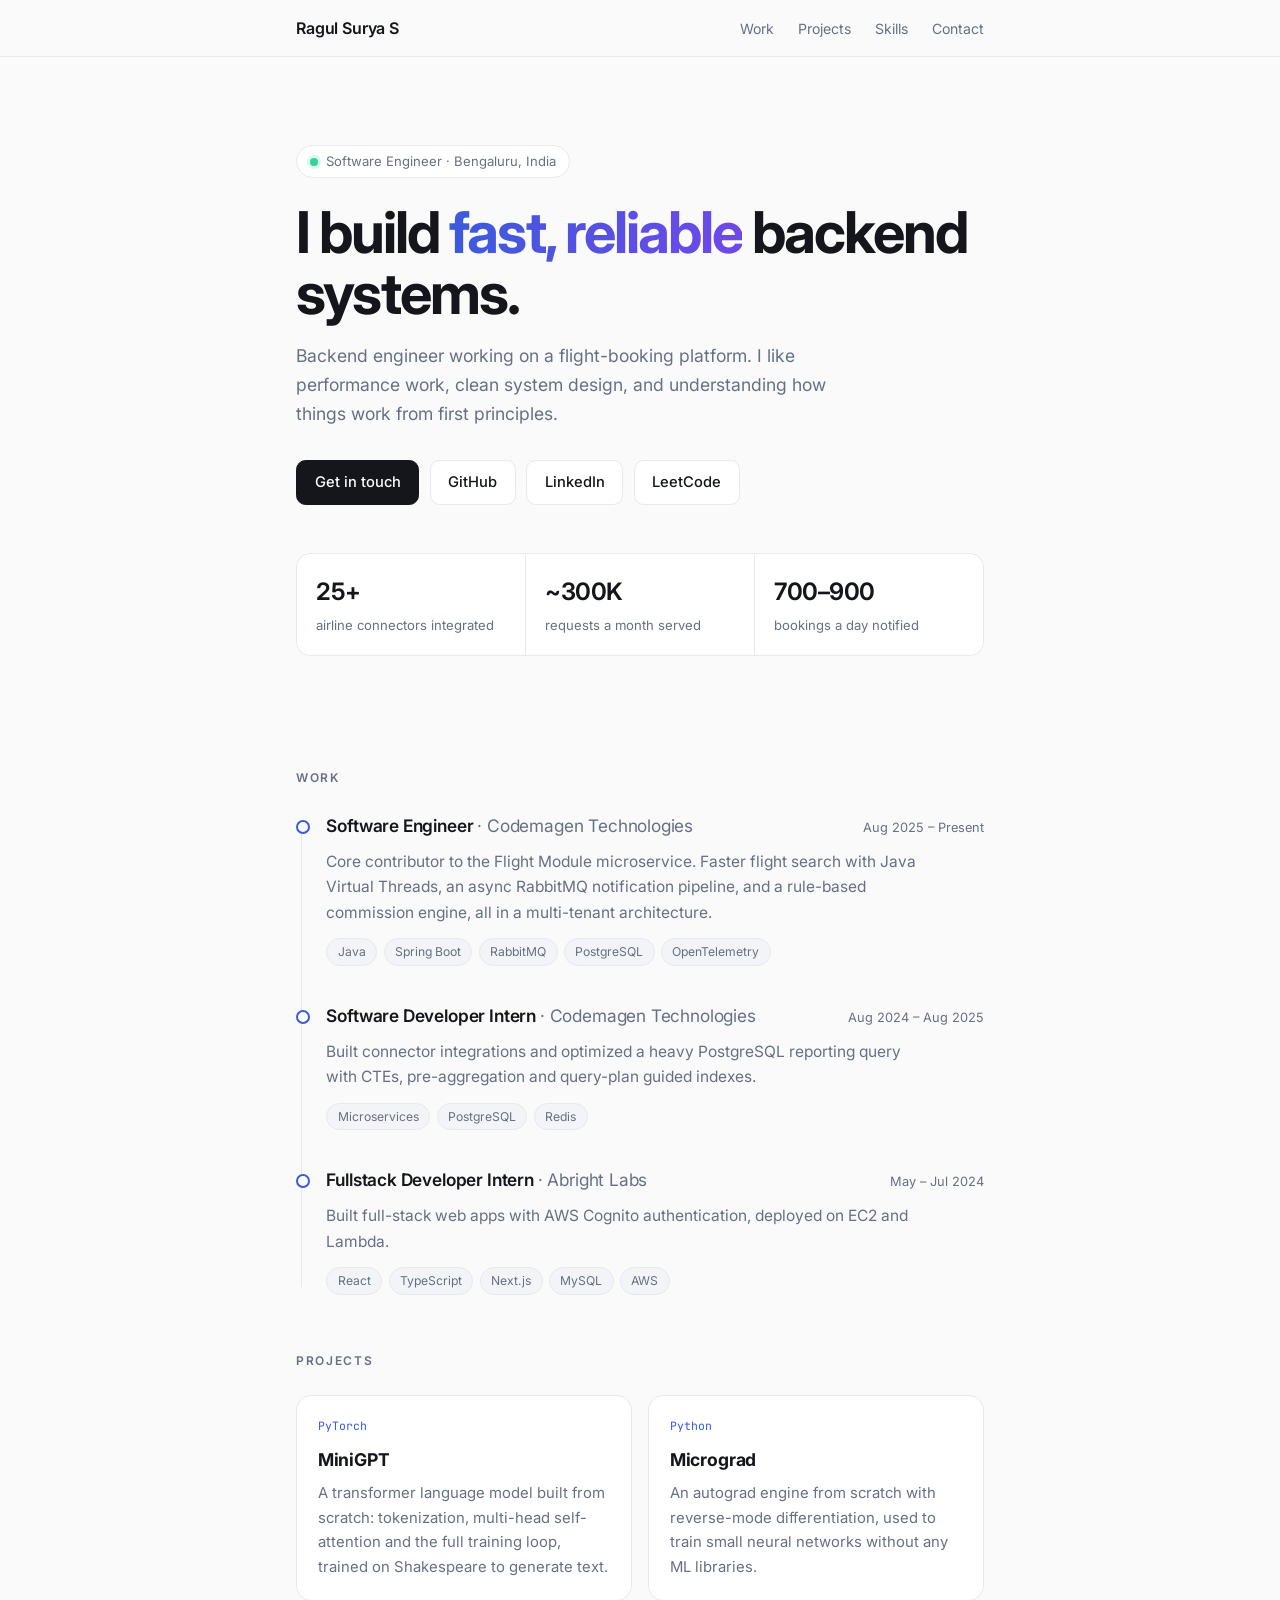
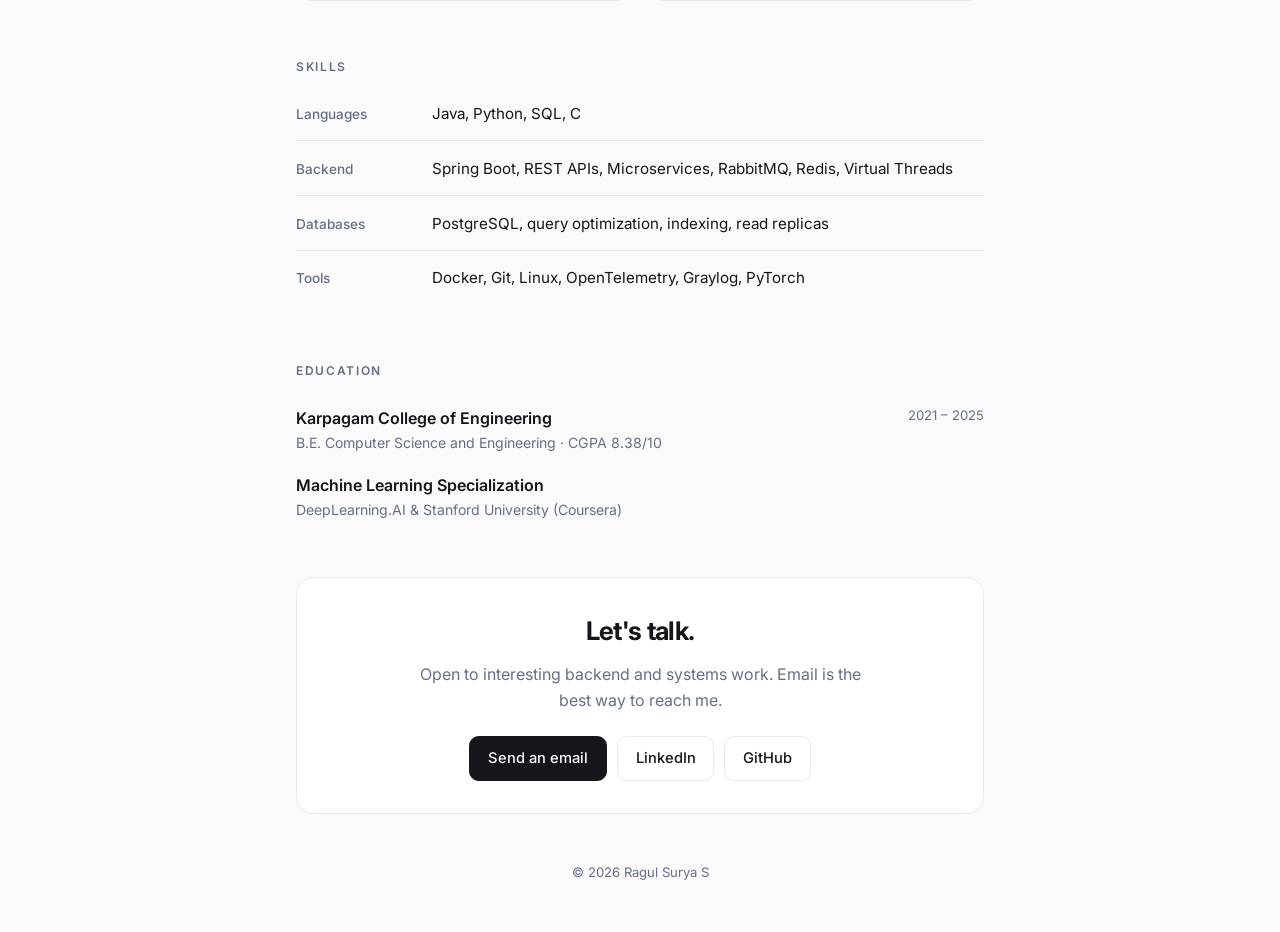
==== commit e943b657: "Revise title, add meta description, and nav bar Updated title and description for better clarity. En" ====
--- a/index.html
+++ b/index.html
@@ -3,24 +3,269 @@
 <head>
   <meta charset="utf-8">
   <meta name="viewport" content="width=device-width, initial-scale=1">
-  <title>Ragul Surya S | Cloud & DevOps Learning</title>
+  <title>Ragul Surya S | Software Engineer</title>
+  <meta name="description" content="Ragul Surya S, software engineer in Bengaluru building backend systems with Java, Spring Boot, PostgreSQL and microservices.">
+  <link rel="preconnect" href="https://fonts.googleapis.com">
+  <link rel="preconnect" href="https://fonts.gstatic.com" crossorigin>
+  <link href="https://fonts.googleapis.com/css2?family=Inter:wght@400;500;600;700&family=JetBrains+Mono:wght@400;500&display=swap" rel="stylesheet">
   <style>
-    body { font-family: system-ui, sans-serif; max-width: 42rem; margin: 3rem auto; padding: 0 1rem; line-height: 1.6; }
-    h1 { margin-bottom: 0; }
-    a { color: #0b5fff; }
+    :root {
+      --bg: #0b0d12;
+      --surface: #11141b;
+      --surface-2: #161a23;
+      --fg: #eceef3;
+      --muted: #8b93a4;
+      --line: #1f2430;
+      --accent: #7c9cff;
+      --accent-2: #a78bfa;
+    }
+    @media (prefers-color-scheme: light) {
+      :root {
+        --bg: #fafafb;
+        --surface: #ffffff;
+        --surface-2: #f3f4f7;
+        --fg: #14161b;
+        --muted: #667085;
+        --line: #e7e9ee;
+        --accent: #3b5bdb;
+        --accent-2: #7048e8;
+      }
+    }
+    * { box-sizing: border-box; }
+    html { scroll-behavior: smooth; }
+    body {
+      margin: 0; background: var(--bg); color: var(--fg);
+      font-family: "Inter", system-ui, -apple-system, "Segoe UI", Roboto, sans-serif;
+      line-height: 1.65; -webkit-font-smoothing: antialiased;
+    }
+    a { color: inherit; text-decoration: none; }
+    .wrap { max-width: 46rem; margin: 0 auto; padding: 0 1.5rem; }
+    .mono { font-family: "JetBrains Mono", ui-monospace, Menlo, monospace; }
+
+    /* nav */
+    nav { position: sticky; top: 0; z-index: 10; backdrop-filter: blur(10px);
+      background: color-mix(in srgb, var(--bg) 80%, transparent); border-bottom: 1px solid var(--line); }
+    nav .wrap { display: flex; align-items: center; justify-content: space-between; height: 3.5rem; }
+    nav .brand { font-weight: 600; letter-spacing: -0.01em; }
+    nav ul { display: flex; gap: 1.5rem; list-style: none; margin: 0; padding: 0; }
+    nav ul a { color: var(--muted); font-size: .88rem; transition: color .15s; }
+    nav ul a:hover { color: var(--fg); }
+    @media (max-width: 34rem) { nav ul { gap: 1rem; } nav ul li:nth-child(n+4) { display: none; } }
+
+    /* hero */
+    .hero { padding: 5.5rem 0 3.5rem; }
+    .status { display: inline-flex; align-items: center; gap: .5rem; font-size: .82rem; color: var(--muted);
+      border: 1px solid var(--line); background: var(--surface); border-radius: 999px; padding: .3rem .8rem; margin-bottom: 1.5rem; }
+    .dot { width: .5rem; height: .5rem; border-radius: 50%; background: #34d399; box-shadow: 0 0 0 3px rgba(52,211,153,.18); }
+    .hero h1 { font-size: clamp(2.4rem, 8vw, 3.6rem); line-height: 1.05; letter-spacing: -0.035em; margin: 0 0 1.1rem; font-weight: 700; }
+    .grad { background: linear-gradient(90deg, var(--accent), var(--accent-2)); -webkit-background-clip: text; background-clip: text; color: transparent; }
+    .hero p { color: var(--muted); font-size: 1.1rem; max-width: 34rem; margin: 0 0 2rem; }
+    .actions { display: flex; flex-wrap: wrap; gap: .65rem; }
+    .btn { display: inline-flex; align-items: center; padding: .6rem 1.1rem; border-radius: .6rem; font-size: .92rem; font-weight: 500;
+      border: 1px solid var(--line); background: var(--surface); transition: border-color .15s, transform .15s; }
+    .btn:hover { border-color: var(--accent); transform: translateY(-1px); }
+    .btn.primary { background: var(--fg); color: var(--bg); border-color: var(--fg); }
+
+    /* stats */
+    .stats { display: grid; grid-template-columns: repeat(3, 1fr); gap: 1px; background: var(--line);
+      border: 1px solid var(--line); border-radius: .9rem; overflow: hidden; margin-top: 3rem; }
+    .stat { background: var(--surface); padding: 1.1rem 1.2rem; }
+    .stat b { display: block; font-size: 1.5rem; letter-spacing: -0.02em; font-weight: 650; }
+    .stat span { color: var(--muted); font-size: .82rem; }
+    @media (max-width: 34rem) { .stats { grid-template-columns: 1fr; } }
+
+    /* sections */
+    section { padding: 3.5rem 0 0; }
+    .label { font-size: .75rem; letter-spacing: .14em; text-transform: uppercase; color: var(--muted); margin: 0 0 1.5rem; font-weight: 600; }
+
+    /* experience: simple timeline */
+    .timeline { position: relative; margin: 0; padding: 0; list-style: none; }
+    .timeline::before { content: ""; position: absolute; left: .3rem; top: .5rem; bottom: .5rem; width: 1px; background: var(--line); }
+    .tl { position: relative; padding: 0 0 2.25rem 1.9rem; }
+    .tl:last-child { padding-bottom: 0; }
+    .tl::before { content: ""; position: absolute; left: 0; top: .5rem; width: .62rem; height: .62rem; border-radius: 50%;
+      background: var(--bg); border: 2px solid var(--accent); }
+    .tl-top { display: flex; justify-content: space-between; align-items: baseline; gap: 1rem; flex-wrap: wrap; }
+    .tl h3 { margin: 0; font-size: 1.08rem; font-weight: 600; letter-spacing: -0.01em; }
+    .tl h3 span { color: var(--muted); font-weight: 400; }
+    .tl time { color: var(--muted); font-size: .8rem; }
+    .tl p { margin: .5rem 0 0; color: var(--muted); font-size: .97rem; max-width: 38rem; }
+    .tags { display: flex; flex-wrap: wrap; gap: .4rem; list-style: none; padding: 0; margin: .8rem 0 0; }
+    .tags li { font-size: .76rem; padding: .18rem .65rem; border-radius: 999px; background: var(--surface-2); color: var(--muted); border: 1px solid var(--line); }
+
+    /* projects */
+    .grid { display: grid; gap: 1rem; grid-template-columns: repeat(auto-fit, minmax(17rem, 1fr)); }
+    .card { background: var(--surface); border: 1px solid var(--line); border-radius: .95rem; padding: 1.3rem; transition: border-color .15s, transform .15s; }
+    .card:hover { border-color: var(--accent); transform: translateY(-2px); }
+    .card .kicker { font-size: .72rem; color: var(--accent); margin-bottom: .6rem; display: block; }
+    .card h3 { margin: 0 0 .45rem; font-size: 1.1rem; letter-spacing: -0.01em; }
+    .card p { margin: 0; color: var(--muted); font-size: .93rem; }
+
+    /* skills */
+    .skills { display: grid; gap: .9rem; }
+    .skill-row { display: grid; grid-template-columns: 7.5rem 1fr; gap: 1rem; align-items: baseline; padding-bottom: .9rem; border-bottom: 1px solid var(--line); }
+    .skill-row:last-child { border-bottom: 0; }
+    .skill-row b { font-size: .85rem; font-weight: 500; color: var(--muted); }
+    .skill-row span { font-size: .95rem; }
+    @media (max-width: 34rem) { .skill-row { grid-template-columns: 1fr; gap: .2rem; } }
+
+    /* education */
+    .edu { display: grid; gap: 1.1rem; }
+    .edu-item { display: flex; justify-content: space-between; gap: 1rem; flex-wrap: wrap; }
+    .edu-item b { font-weight: 600; }
+    .edu-item small { color: var(--muted); font-size: .88rem; display: block; }
+    .edu-item time { color: var(--muted); font-size: .82rem; }
+
+    /* contact */
+    .contact { background: var(--surface); border: 1px solid var(--line); border-radius: 1.1rem; padding: 2rem; text-align: center; }
+    .contact h2 { margin: 0 0 .5rem; font-size: 1.6rem; letter-spacing: -0.025em; }
+    .contact p { margin: 0 auto 1.4rem; color: var(--muted); max-width: 28rem; }
+    .contact .actions { justify-content: center; }
+
+    footer { padding: 3rem 0 3rem; text-align: center; color: var(--muted); font-size: .82rem; }
   </style>
 </head>
 <body>
-  <h1>Ragul Surya S</h1>
-  <p>Learning cloud and DevOps: Google Cloud, Linux, nginx, DNS and CI/CD.</p>
-
-  <h2>What I'm learning</h2>
-  <ul>
-    <li>Deploying a VM on Google Cloud with a static IP</li>
-    <li>DNS records (A, CNAME, TXT) and checking them with dig</li>
-    <li>nginx as a reverse proxy, with HTTPS from Let's Encrypt</li>
-  </ul>
-
-  <p><a href="https://github.com/ragulsuryas">GitHub profile</a></p>
+
+<nav>
+  <div class="wrap">
+    <a class="brand" href="#top">Ragul Surya S</a>
+    <ul>
+      <li><a href="#work">Work</a></li>
+      <li><a href="#projects">Projects</a></li>
+      <li><a href="#skills">Skills</a></li>
+      <li><a href="#contact">Contact</a></li>
+    </ul>
+  </div>
+</nav>
+
+<main class="wrap" id="top">
+
+  <header class="hero">
+    <span class="status"><i class="dot"></i> Software Engineer &middot; Bengaluru, India</span>
+    <h1>I build <span class="grad">fast, reliable</span> backend systems.</h1>
+    <p>
+      Backend engineer working on a flight-booking platform. I like performance work,
+      clean system design, and understanding how things work from first principles.
+    </p>
+    <div class="actions">
+      <a class="btn primary" href="mailto:ragulsuryasundarraj@gmail.com">Get in touch</a>
+      <a class="btn" href="https://github.com/ragulsuryas">GitHub</a>
+      <a class="btn" href="https://www.linkedin.com/in/ragulsurya">LinkedIn</a>
+      <a class="btn" href="https://leetcode.com/u/ragulsurya">LeetCode</a>
+    </div>
+
+    <div class="stats">
+      <div class="stat"><b>25+</b><span>airline connectors integrated</span></div>
+      <div class="stat"><b>~300K</b><span>requests a month served</span></div>
+      <div class="stat"><b>700&ndash;900</b><span>bookings a day notified</span></div>
+    </div>
+  </header>
+
+  <section id="work">
+    <p class="label">Work</p>
+    <ol class="timeline">
+
+      <li class="tl">
+        <div class="tl-top">
+          <h3>Software Engineer <span>&middot; Codemagen Technologies</span></h3>
+          <time>Aug 2025 &ndash; Present</time>
+        </div>
+        <p>
+          Core contributor to the Flight Module microservice. Faster flight search with Java Virtual Threads,
+          an async RabbitMQ notification pipeline, and a rule-based commission engine,
+          all in a multi-tenant architecture.
+        </p>
+        <ul class="tags">
+          <li>Java</li><li>Spring Boot</li><li>RabbitMQ</li><li>PostgreSQL</li><li>OpenTelemetry</li>
+        </ul>
+      </li>
+
+      <li class="tl">
+        <div class="tl-top">
+          <h3>Software Developer Intern <span>&middot; Codemagen Technologies</span></h3>
+          <time>Aug 2024 &ndash; Aug 2025</time>
+        </div>
+        <p>
+          Built connector integrations and optimized a heavy PostgreSQL reporting query
+          with CTEs, pre-aggregation and query-plan guided indexes.
+        </p>
+        <ul class="tags">
+          <li>Microservices</li><li>PostgreSQL</li><li>Redis</li>
+        </ul>
+      </li>
+
+      <li class="tl">
+        <div class="tl-top">
+          <h3>Fullstack Developer Intern <span>&middot; Abright Labs</span></h3>
+          <time>May &ndash; Jul 2024</time>
+        </div>
+        <p>
+          Built full-stack web apps with AWS Cognito authentication, deployed on EC2 and Lambda.
+        </p>
+        <ul class="tags">
+          <li>React</li><li>TypeScript</li><li>Next.js</li><li>MySQL</li><li>AWS</li>
+        </ul>
+      </li>
+
+    </ol>
+  </section>
+
+  <section id="projects">
+    <p class="label">Projects</p>
+    <div class="grid">
+      <article class="card">
+        <span class="kicker mono">PyTorch</span>
+        <h3>MiniGPT</h3>
+        <p>A transformer language model built from scratch: tokenization, multi-head self-attention and the full training loop, trained on Shakespeare to generate text.</p>
+      </article>
+      <article class="card">
+        <span class="kicker mono">Python</span>
+        <h3>Micrograd</h3>
+        <p>An autograd engine from scratch with reverse-mode differentiation, used to train small neural networks without any ML libraries.</p>
+      </article>
+    </div>
+  </section>
+
+  <section id="skills">
+    <p class="label">Skills</p>
+    <div class="skills">
+      <div class="skill-row"><b>Languages</b><span>Java, Python, SQL, C</span></div>
+      <div class="skill-row"><b>Backend</b><span>Spring Boot, REST APIs, Microservices, RabbitMQ, Redis, Virtual Threads</span></div>
+      <div class="skill-row"><b>Databases</b><span>PostgreSQL, query optimization, indexing, read replicas</span></div>
+      <div class="skill-row"><b>Tools</b><span>Docker, Git, Linux, OpenTelemetry, Graylog, PyTorch</span></div>
+    </div>
+  </section>
+
+  <section id="education">
+    <p class="label">Education</p>
+    <div class="edu">
+      <div class="edu-item">
+        <div><b>Karpagam College of Engineering</b><small>B.E. Computer Science and Engineering &middot; CGPA 8.38/10</small></div>
+        <time>2021 &ndash; 2025</time>
+      </div>
+      <div class="edu-item">
+        <div><b>Machine Learning Specialization</b><small>DeepLearning.AI &amp; Stanford University (Coursera)</small></div>
+      </div>
+    </div>
+  </section>
+
+  <section id="contact">
+    <div class="contact">
+      <h2>Let's talk.</h2>
+      <p>Open to interesting backend and systems work. Email is the best way to reach me.</p>
+      <div class="actions">
+        <a class="btn primary" href="mailto:ragulsuryasundarraj@gmail.com">Send an email</a>
+        <a class="btn" href="https://www.linkedin.com/in/ragulsurya">LinkedIn</a>
+        <a class="btn" href="https://github.com/ragulsuryas">GitHub</a>
+      </div>
+    </div>
+  </section>
+
+  <footer>&copy; <span id="y">2026</span> Ragul Surya S</footer>
+
+</main>
+
+<script>document.getElementById("y").textContent = new Date().getFullYear();</script>
 </body>
 </html>
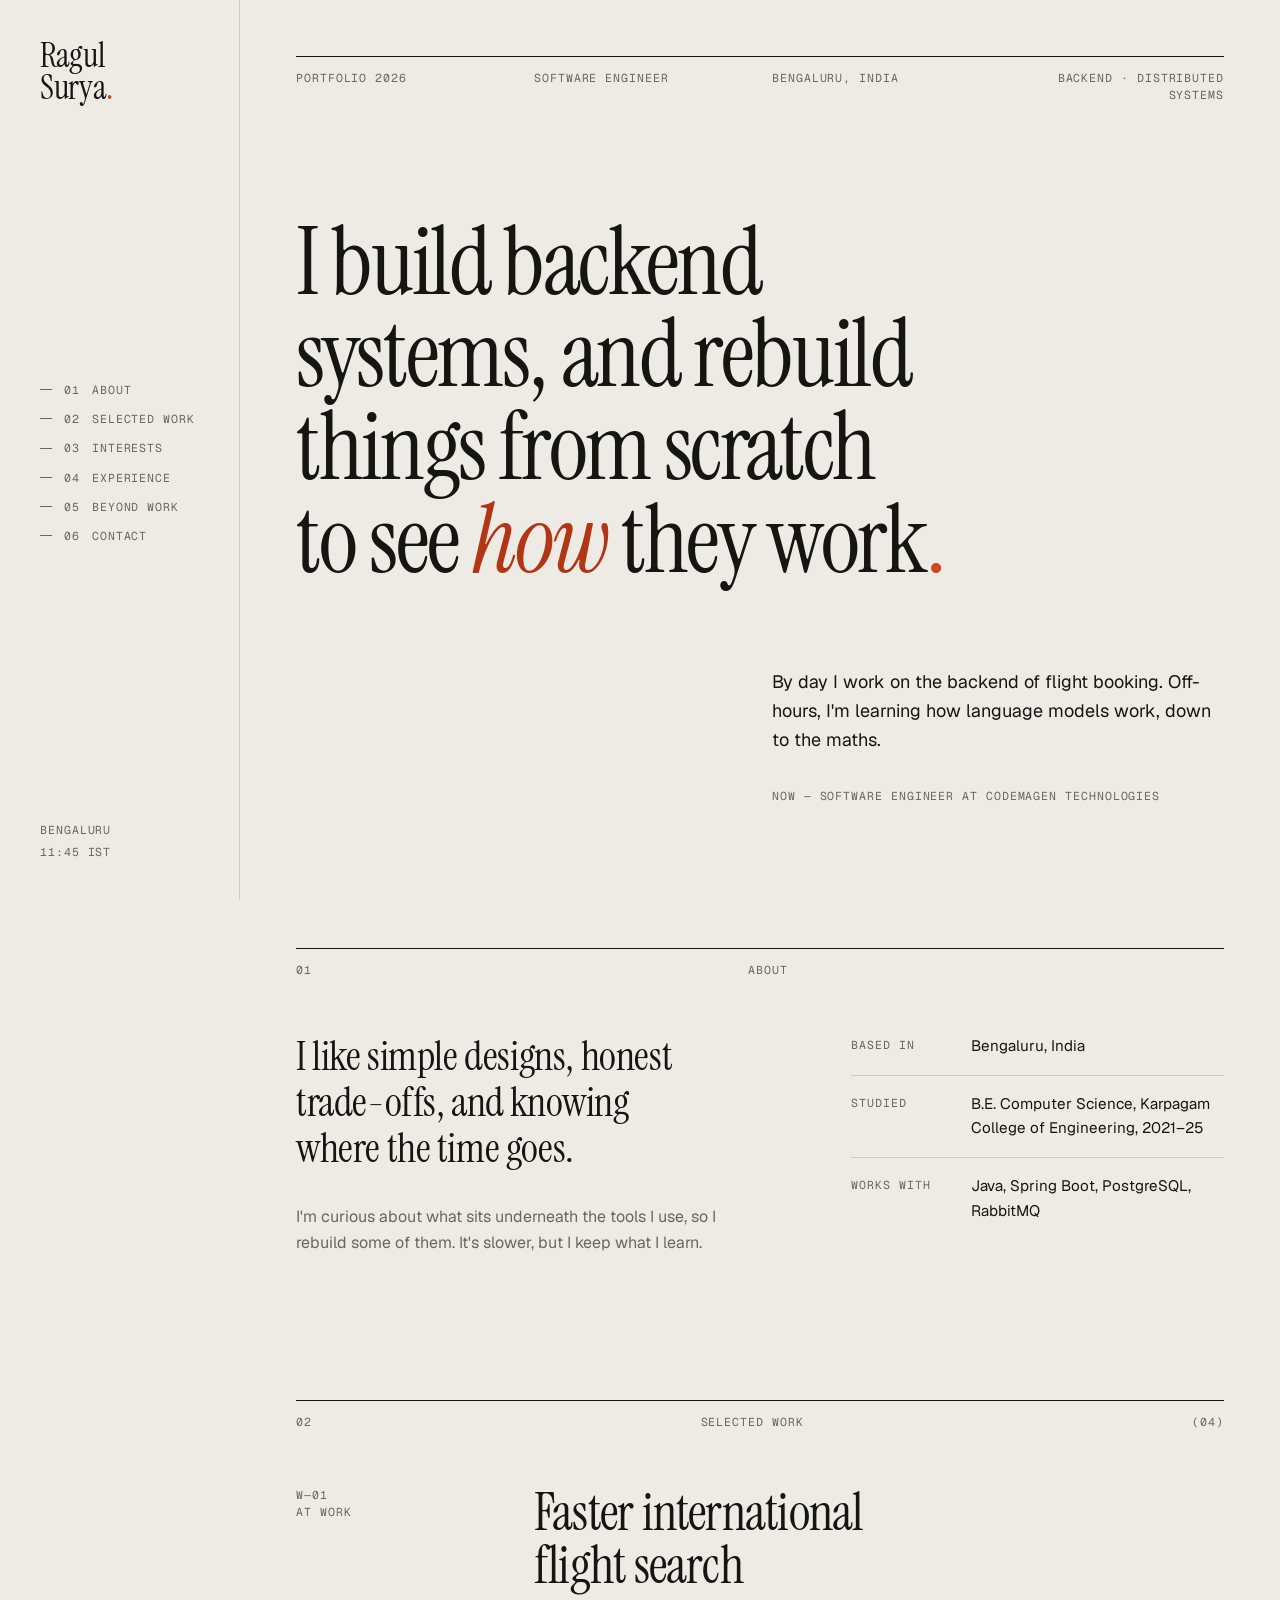
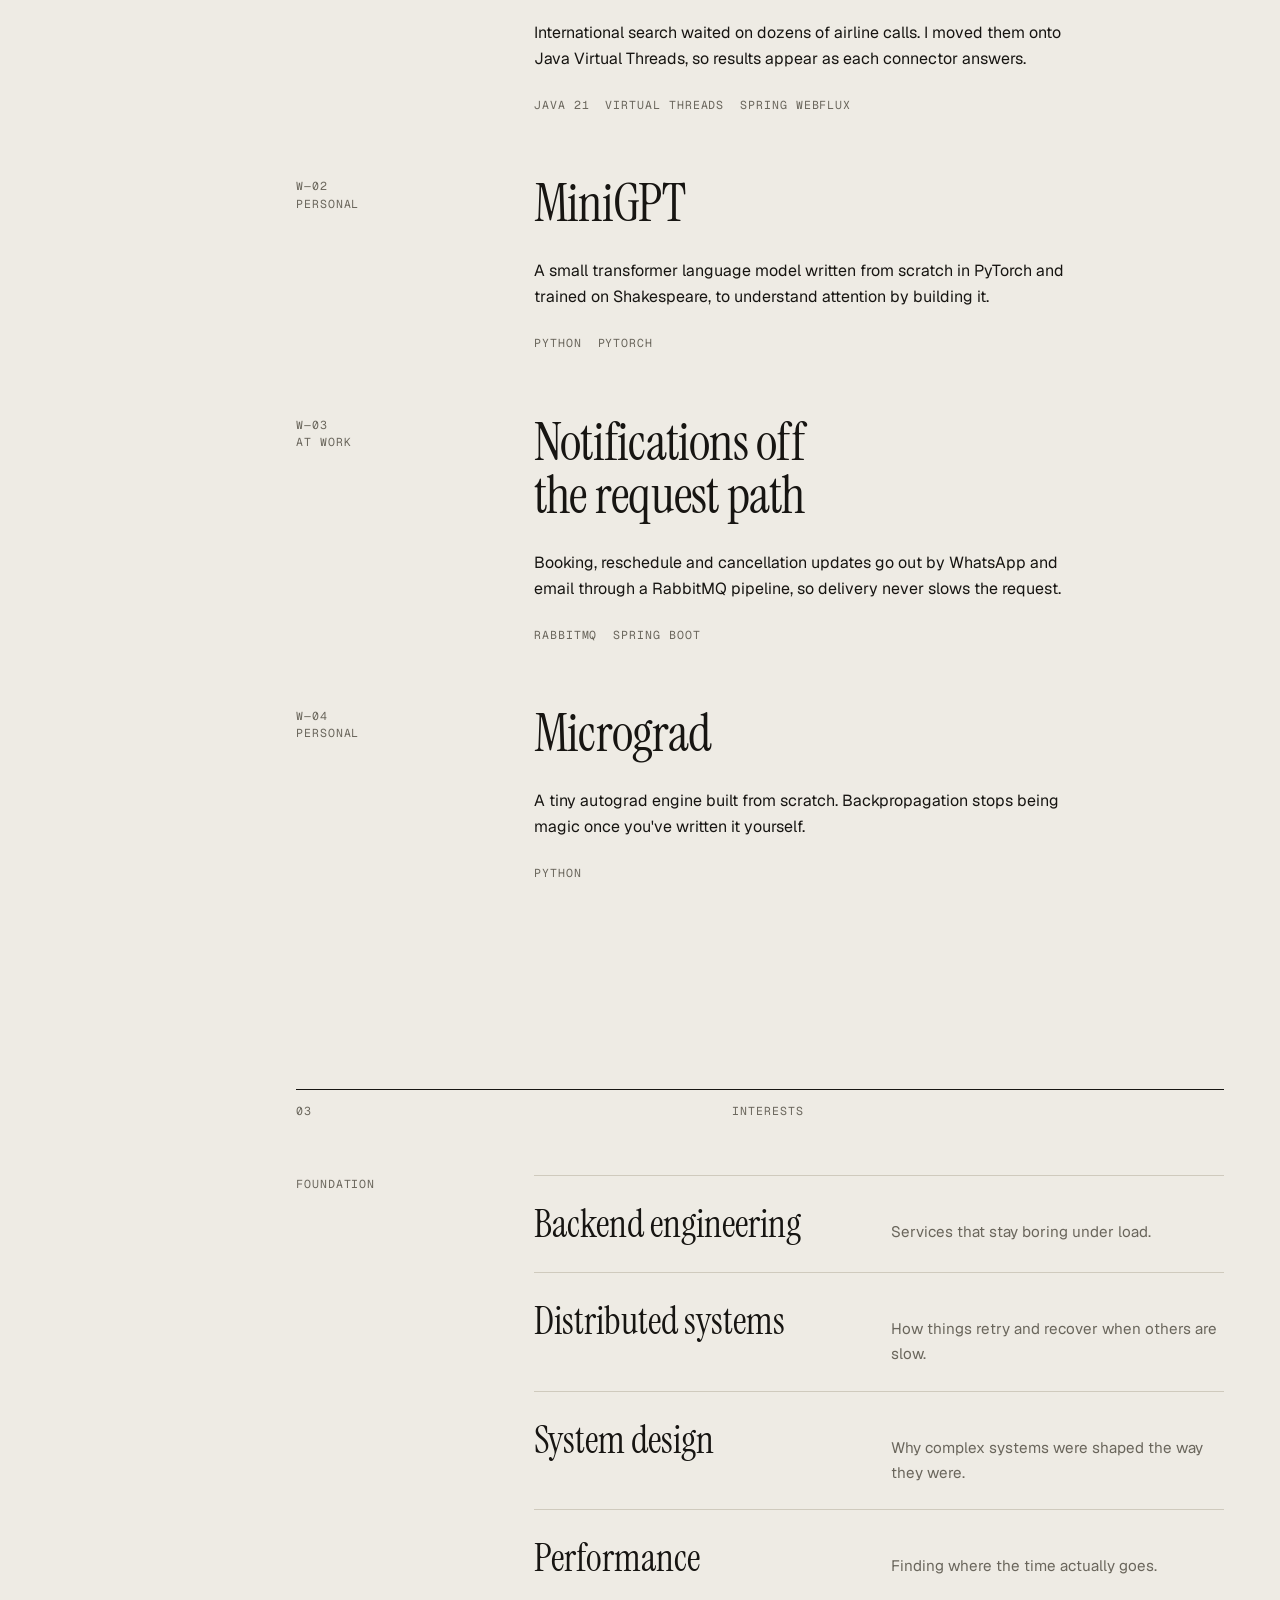
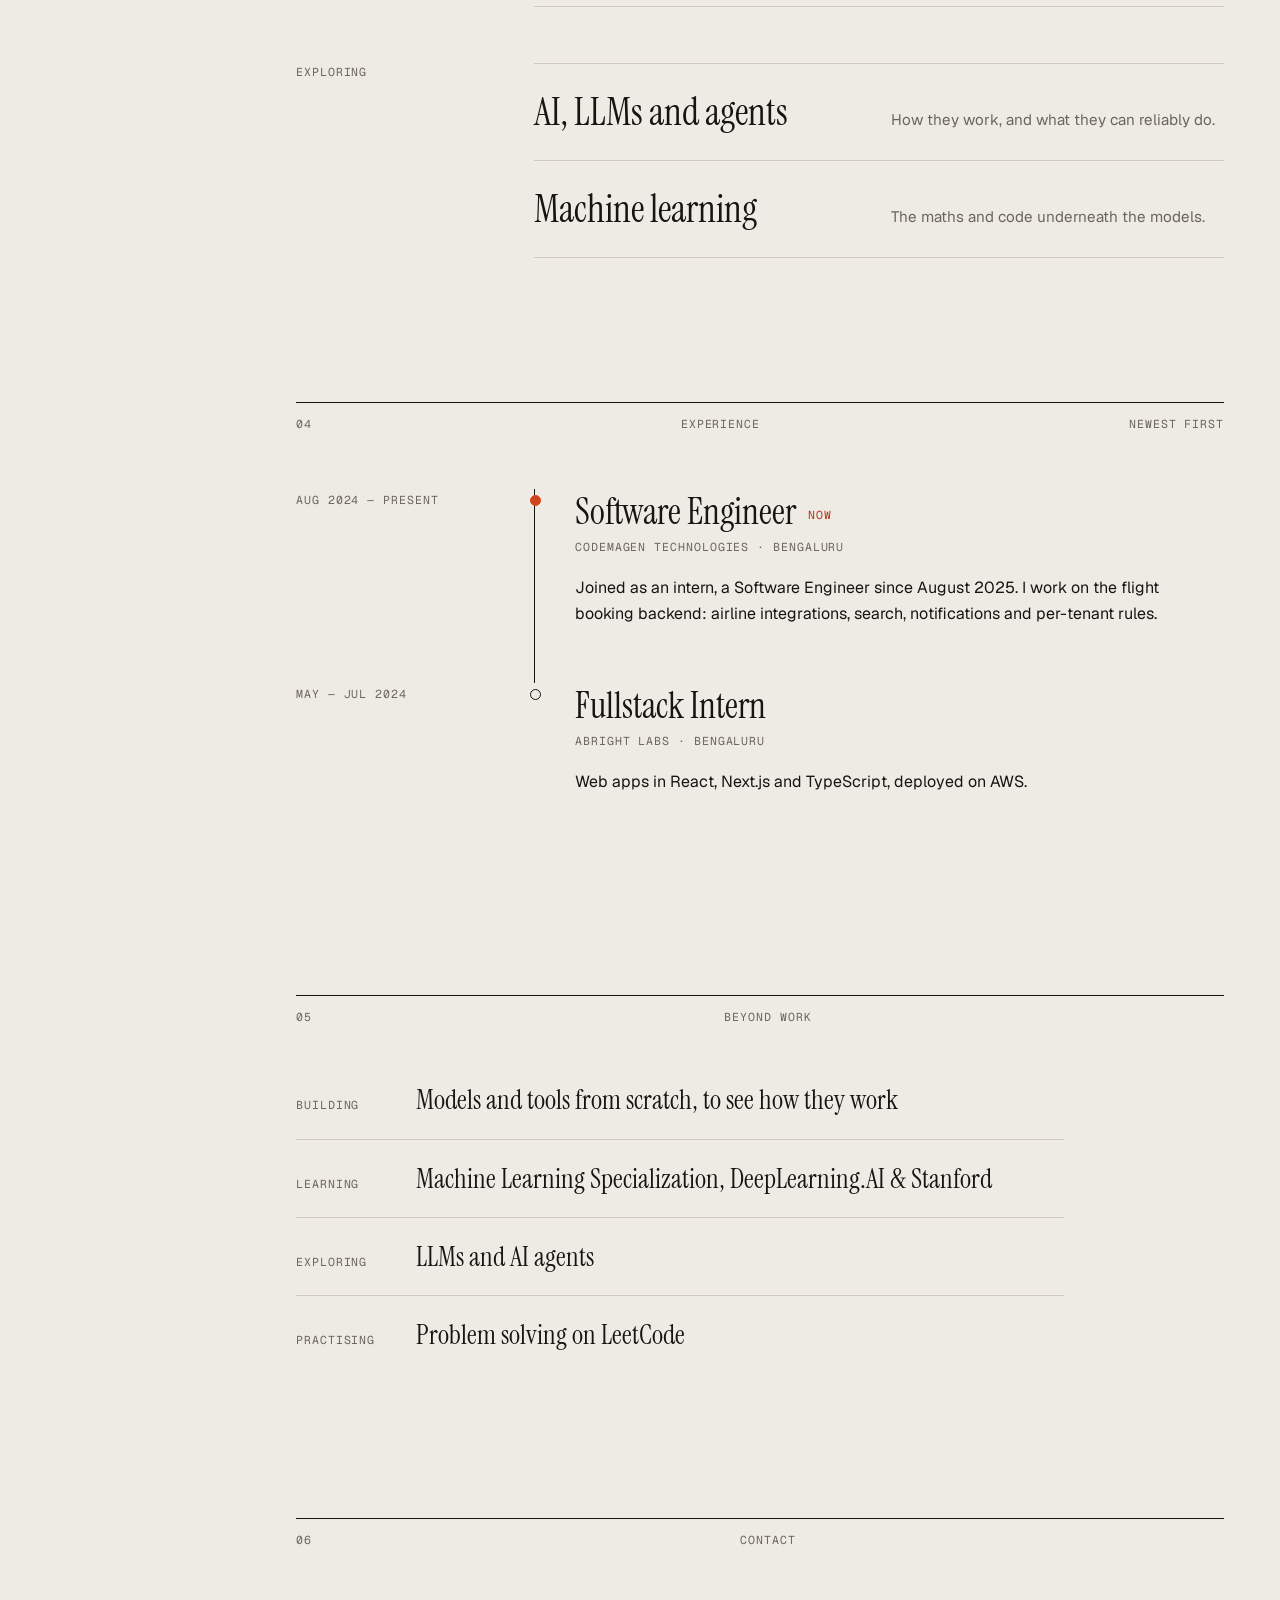
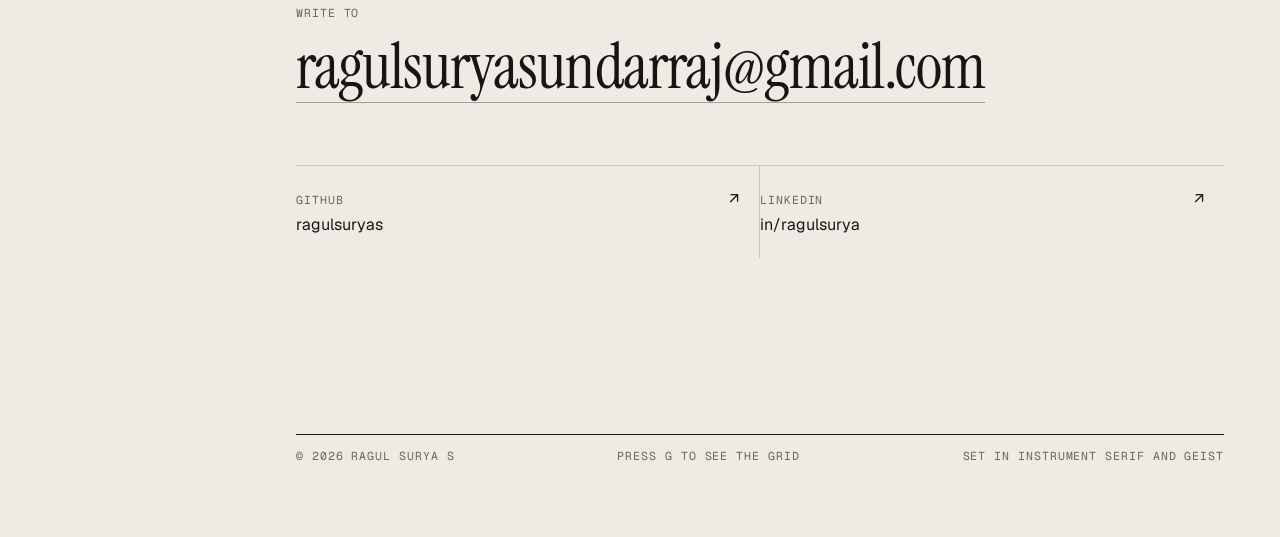
==== commit ac713033: "Deploy portfolio" ====
--- a/index.html
+++ b/index.html
@@ -1,271 +1 @@
-<!DOCTYPE html>
-<html lang="en">
-<head>
-  <meta charset="utf-8">
-  <meta name="viewport" content="width=device-width, initial-scale=1">
-  <title>Ragul Surya S | Software Engineer</title>
-  <meta name="description" content="Ragul Surya S, software engineer in Bengaluru building backend systems with Java, Spring Boot, PostgreSQL and microservices.">
-  <link rel="preconnect" href="https://fonts.googleapis.com">
-  <link rel="preconnect" href="https://fonts.gstatic.com" crossorigin>
-  <link href="https://fonts.googleapis.com/css2?family=Inter:wght@400;500;600;700&family=JetBrains+Mono:wght@400;500&display=swap" rel="stylesheet">
-  <style>
-    :root {
-      --bg: #0b0d12;
-      --surface: #11141b;
-      --surface-2: #161a23;
-      --fg: #eceef3;
-      --muted: #8b93a4;
-      --line: #1f2430;
-      --accent: #7c9cff;
-      --accent-2: #a78bfa;
-    }
-    @media (prefers-color-scheme: light) {
-      :root {
-        --bg: #fafafb;
-        --surface: #ffffff;
-        --surface-2: #f3f4f7;
-        --fg: #14161b;
-        --muted: #667085;
-        --line: #e7e9ee;
-        --accent: #3b5bdb;
-        --accent-2: #7048e8;
-      }
-    }
-    * { box-sizing: border-box; }
-    html { scroll-behavior: smooth; }
-    body {
-      margin: 0; background: var(--bg); color: var(--fg);
-      font-family: "Inter", system-ui, -apple-system, "Segoe UI", Roboto, sans-serif;
-      line-height: 1.65; -webkit-font-smoothing: antialiased;
-    }
-    a { color: inherit; text-decoration: none; }
-    .wrap { max-width: 46rem; margin: 0 auto; padding: 0 1.5rem; }
-    .mono { font-family: "JetBrains Mono", ui-monospace, Menlo, monospace; }
-
-    /* nav */
-    nav { position: sticky; top: 0; z-index: 10; backdrop-filter: blur(10px);
-      background: color-mix(in srgb, var(--bg) 80%, transparent); border-bottom: 1px solid var(--line); }
-    nav .wrap { display: flex; align-items: center; justify-content: space-between; height: 3.5rem; }
-    nav .brand { font-weight: 600; letter-spacing: -0.01em; }
-    nav ul { display: flex; gap: 1.5rem; list-style: none; margin: 0; padding: 0; }
-    nav ul a { color: var(--muted); font-size: .88rem; transition: color .15s; }
-    nav ul a:hover { color: var(--fg); }
-    @media (max-width: 34rem) { nav ul { gap: 1rem; } nav ul li:nth-child(n+4) { display: none; } }
-
-    /* hero */
-    .hero { padding: 5.5rem 0 3.5rem; }
-    .status { display: inline-flex; align-items: center; gap: .5rem; font-size: .82rem; color: var(--muted);
-      border: 1px solid var(--line); background: var(--surface); border-radius: 999px; padding: .3rem .8rem; margin-bottom: 1.5rem; }
-    .dot { width: .5rem; height: .5rem; border-radius: 50%; background: #34d399; box-shadow: 0 0 0 3px rgba(52,211,153,.18); }
-    .hero h1 { font-size: clamp(2.4rem, 8vw, 3.6rem); line-height: 1.05; letter-spacing: -0.035em; margin: 0 0 1.1rem; font-weight: 700; }
-    .grad { background: linear-gradient(90deg, var(--accent), var(--accent-2)); -webkit-background-clip: text; background-clip: text; color: transparent; }
-    .hero p { color: var(--muted); font-size: 1.1rem; max-width: 34rem; margin: 0 0 2rem; }
-    .actions { display: flex; flex-wrap: wrap; gap: .65rem; }
-    .btn { display: inline-flex; align-items: center; padding: .6rem 1.1rem; border-radius: .6rem; font-size: .92rem; font-weight: 500;
-      border: 1px solid var(--line); background: var(--surface); transition: border-color .15s, transform .15s; }
-    .btn:hover { border-color: var(--accent); transform: translateY(-1px); }
-    .btn.primary { background: var(--fg); color: var(--bg); border-color: var(--fg); }
-
-    /* stats */
-    .stats { display: grid; grid-template-columns: repeat(3, 1fr); gap: 1px; background: var(--line);
-      border: 1px solid var(--line); border-radius: .9rem; overflow: hidden; margin-top: 3rem; }
-    .stat { background: var(--surface); padding: 1.1rem 1.2rem; }
-    .stat b { display: block; font-size: 1.5rem; letter-spacing: -0.02em; font-weight: 650; }
-    .stat span { color: var(--muted); font-size: .82rem; }
-    @media (max-width: 34rem) { .stats { grid-template-columns: 1fr; } }
-
-    /* sections */
-    section { padding: 3.5rem 0 0; }
-    .label { font-size: .75rem; letter-spacing: .14em; text-transform: uppercase; color: var(--muted); margin: 0 0 1.5rem; font-weight: 600; }
-
-    /* experience: simple timeline */
-    .timeline { position: relative; margin: 0; padding: 0; list-style: none; }
-    .timeline::before { content: ""; position: absolute; left: .3rem; top: .5rem; bottom: .5rem; width: 1px; background: var(--line); }
-    .tl { position: relative; padding: 0 0 2.25rem 1.9rem; }
-    .tl:last-child { padding-bottom: 0; }
-    .tl::before { content: ""; position: absolute; left: 0; top: .5rem; width: .62rem; height: .62rem; border-radius: 50%;
-      background: var(--bg); border: 2px solid var(--accent); }
-    .tl-top { display: flex; justify-content: space-between; align-items: baseline; gap: 1rem; flex-wrap: wrap; }
-    .tl h3 { margin: 0; font-size: 1.08rem; font-weight: 600; letter-spacing: -0.01em; }
-    .tl h3 span { color: var(--muted); font-weight: 400; }
-    .tl time { color: var(--muted); font-size: .8rem; }
-    .tl p { margin: .5rem 0 0; color: var(--muted); font-size: .97rem; max-width: 38rem; }
-    .tags { display: flex; flex-wrap: wrap; gap: .4rem; list-style: none; padding: 0; margin: .8rem 0 0; }
-    .tags li { font-size: .76rem; padding: .18rem .65rem; border-radius: 999px; background: var(--surface-2); color: var(--muted); border: 1px solid var(--line); }
-
-    /* projects */
-    .grid { display: grid; gap: 1rem; grid-template-columns: repeat(auto-fit, minmax(17rem, 1fr)); }
-    .card { background: var(--surface); border: 1px solid var(--line); border-radius: .95rem; padding: 1.3rem; transition: border-color .15s, transform .15s; }
-    .card:hover { border-color: var(--accent); transform: translateY(-2px); }
-    .card .kicker { font-size: .72rem; color: var(--accent); margin-bottom: .6rem; display: block; }
-    .card h3 { margin: 0 0 .45rem; font-size: 1.1rem; letter-spacing: -0.01em; }
-    .card p { margin: 0; color: var(--muted); font-size: .93rem; }
-
-    /* skills */
-    .skills { display: grid; gap: .9rem; }
-    .skill-row { display: grid; grid-template-columns: 7.5rem 1fr; gap: 1rem; align-items: baseline; padding-bottom: .9rem; border-bottom: 1px solid var(--line); }
-    .skill-row:last-child { border-bottom: 0; }
-    .skill-row b { font-size: .85rem; font-weight: 500; color: var(--muted); }
-    .skill-row span { font-size: .95rem; }
-    @media (max-width: 34rem) { .skill-row { grid-template-columns: 1fr; gap: .2rem; } }
-
-    /* education */
-    .edu { display: grid; gap: 1.1rem; }
-    .edu-item { display: flex; justify-content: space-between; gap: 1rem; flex-wrap: wrap; }
-    .edu-item b { font-weight: 600; }
-    .edu-item small { color: var(--muted); font-size: .88rem; display: block; }
-    .edu-item time { color: var(--muted); font-size: .82rem; }
-
-    /* contact */
-    .contact { background: var(--surface); border: 1px solid var(--line); border-radius: 1.1rem; padding: 2rem; text-align: center; }
-    .contact h2 { margin: 0 0 .5rem; font-size: 1.6rem; letter-spacing: -0.025em; }
-    .contact p { margin: 0 auto 1.4rem; color: var(--muted); max-width: 28rem; }
-    .contact .actions { justify-content: center; }
-
-    footer { padding: 3rem 0 3rem; text-align: center; color: var(--muted); font-size: .82rem; }
-  </style>
-</head>
-<body>
-
-<nav>
-  <div class="wrap">
-    <a class="brand" href="#top">Ragul Surya S</a>
-    <ul>
-      <li><a href="#work">Work</a></li>
-      <li><a href="#projects">Projects</a></li>
-      <li><a href="#skills">Skills</a></li>
-      <li><a href="#contact">Contact</a></li>
-    </ul>
-  </div>
-</nav>
-
-<main class="wrap" id="top">
-
-  <header class="hero">
-    <span class="status"><i class="dot"></i> Software Engineer &middot; Bengaluru, India</span>
-    <h1>I build <span class="grad">fast, reliable</span> backend systems.</h1>
-    <p>
-      Backend engineer working on a flight-booking platform. I like performance work,
-      clean system design, and understanding how things work from first principles.
-    </p>
-    <div class="actions">
-      <a class="btn primary" href="mailto:ragulsuryasundarraj@gmail.com">Get in touch</a>
-      <a class="btn" href="https://github.com/ragulsuryas">GitHub</a>
-      <a class="btn" href="https://www.linkedin.com/in/ragulsurya">LinkedIn</a>
-      <a class="btn" href="https://leetcode.com/u/ragulsurya">LeetCode</a>
-    </div>
-
-    <div class="stats">
-      <div class="stat"><b>25+</b><span>airline connectors integrated</span></div>
-      <div class="stat"><b>~300K</b><span>requests a month served</span></div>
-      <div class="stat"><b>700&ndash;900</b><span>bookings a day notified</span></div>
-    </div>
-  </header>
-
-  <section id="work">
-    <p class="label">Work</p>
-    <ol class="timeline">
-
-      <li class="tl">
-        <div class="tl-top">
-          <h3>Software Engineer <span>&middot; Codemagen Technologies</span></h3>
-          <time>Aug 2025 &ndash; Present</time>
-        </div>
-        <p>
-          Core contributor to the Flight Module microservice. Faster flight search with Java Virtual Threads,
-          an async RabbitMQ notification pipeline, and a rule-based commission engine,
-          all in a multi-tenant architecture.
-        </p>
-        <ul class="tags">
-          <li>Java</li><li>Spring Boot</li><li>RabbitMQ</li><li>PostgreSQL</li><li>OpenTelemetry</li>
-        </ul>
-      </li>
-
-      <li class="tl">
-        <div class="tl-top">
-          <h3>Software Developer Intern <span>&middot; Codemagen Technologies</span></h3>
-          <time>Aug 2024 &ndash; Aug 2025</time>
-        </div>
-        <p>
-          Built connector integrations and optimized a heavy PostgreSQL reporting query
-          with CTEs, pre-aggregation and query-plan guided indexes.
-        </p>
-        <ul class="tags">
-          <li>Microservices</li><li>PostgreSQL</li><li>Redis</li>
-        </ul>
-      </li>
-
-      <li class="tl">
-        <div class="tl-top">
-          <h3>Fullstack Developer Intern <span>&middot; Abright Labs</span></h3>
-          <time>May &ndash; Jul 2024</time>
-        </div>
-        <p>
-          Built full-stack web apps with AWS Cognito authentication, deployed on EC2 and Lambda.
-        </p>
-        <ul class="tags">
-          <li>React</li><li>TypeScript</li><li>Next.js</li><li>MySQL</li><li>AWS</li>
-        </ul>
-      </li>
-
-    </ol>
-  </section>
-
-  <section id="projects">
-    <p class="label">Projects</p>
-    <div class="grid">
-      <article class="card">
-        <span class="kicker mono">PyTorch</span>
-        <h3>MiniGPT</h3>
-        <p>A transformer language model built from scratch: tokenization, multi-head self-attention and the full training loop, trained on Shakespeare to generate text.</p>
-      </article>
-      <article class="card">
-        <span class="kicker mono">Python</span>
-        <h3>Micrograd</h3>
-        <p>An autograd engine from scratch with reverse-mode differentiation, used to train small neural networks without any ML libraries.</p>
-      </article>
-    </div>
-  </section>
-
-  <section id="skills">
-    <p class="label">Skills</p>
-    <div class="skills">
-      <div class="skill-row"><b>Languages</b><span>Java, Python, SQL, C</span></div>
-      <div class="skill-row"><b>Backend</b><span>Spring Boot, REST APIs, Microservices, RabbitMQ, Redis, Virtual Threads</span></div>
-      <div class="skill-row"><b>Databases</b><span>PostgreSQL, query optimization, indexing, read replicas</span></div>
-      <div class="skill-row"><b>Tools</b><span>Docker, Git, Linux, OpenTelemetry, Graylog, PyTorch</span></div>
-    </div>
-  </section>
-
-  <section id="education">
-    <p class="label">Education</p>
-    <div class="edu">
-      <div class="edu-item">
-        <div><b>Karpagam College of Engineering</b><small>B.E. Computer Science and Engineering &middot; CGPA 8.38/10</small></div>
-        <time>2021 &ndash; 2025</time>
-      </div>
-      <div class="edu-item">
-        <div><b>Machine Learning Specialization</b><small>DeepLearning.AI &amp; Stanford University (Coursera)</small></div>
-      </div>
-    </div>
-  </section>
-
-  <section id="contact">
-    <div class="contact">
-      <h2>Let's talk.</h2>
-      <p>Open to interesting backend and systems work. Email is the best way to reach me.</p>
-      <div class="actions">
-        <a class="btn primary" href="mailto:ragulsuryasundarraj@gmail.com">Send an email</a>
-        <a class="btn" href="https://www.linkedin.com/in/ragulsurya">LinkedIn</a>
-        <a class="btn" href="https://github.com/ragulsuryas">GitHub</a>
-      </div>
-    </div>
-  </section>
-
-  <footer>&copy; <span id="y">2026</span> Ragul Surya S</footer>
-
-</main>
-
-<script>document.getElementById("y").textContent = new Date().getFullYear();</script>
-</body>
-</html>
+<!DOCTYPE html><html lang="en" class="Ur3q_a_variable iaM1Ya_variable antialiased"><head><meta charSet="utf-8"/><meta name="viewport" content="width=device-width, initial-scale=1"/><link rel="preload" href="/_next/static/media/GeistMono_Variable.p.2vtemngyy8z-u.woff2" as="font" crossorigin="" type="font/woff2"/><link rel="preload" href="/_next/static/media/Geist_Variable-s.p.43azbxi7zpibd.woff2" as="font" crossorigin="" type="font/woff2"/><link rel="stylesheet" href="/_next/static/chunks/39__riw8bj3j1.css" data-precedence="next"/><link rel="preload" as="script" fetchPriority="low" href="/_next/static/chunks/0j1we3cwg31qe.js"/><script src="/_next/static/chunks/16d9m7jc71162.js" async=""></script><script src="/_next/static/chunks/39_j1bdzreq0m.js" async=""></script><script src="/_next/static/chunks/turbopack-2u1d16houkiyo.js" async=""></script><script src="/_next/static/chunks/3qfy96eoyh-ek.js" async=""></script><script src="/_next/static/chunks/38iog-fxt10i-.js" async=""></script><meta name="theme-color" content="#eeebe4" media="(prefers-color-scheme: light)"/><meta name="theme-color" content="#12110f" media="(prefers-color-scheme: dark)"/><meta name="color-scheme" content="light dark"/><title>Ragul Surya: Software Engineer</title><meta name="description" content="Ragul Surya is a software engineer in Bengaluru who builds backend systems for flight booking, and rebuilds things from scratch to see how they work."/><link rel="author" href="https://ragulsurya.site"/><meta name="author" content="Ragul Surya S"/><meta name="robots" content="index, follow"/><link rel="canonical" href="https://ragulsurya.site/"/><meta property="og:title" content="Ragul Surya: Software Engineer"/><meta property="og:description" content="Ragul Surya is a software engineer in Bengaluru who builds backend systems for flight booking, and rebuilds things from scratch to see how they work."/><meta property="og:url" content="https://ragulsurya.site/"/><meta property="og:site_name" content="Ragul Surya"/><meta property="og:locale" content="en_IN"/><meta property="og:type" content="website"/><meta name="twitter:card" content="summary"/><meta name="twitter:title" content="Ragul Surya: Software Engineer"/><meta name="twitter:description" content="Ragul Surya is a software engineer in Bengaluru who builds backend systems for flight booking, and rebuilds things from scratch to see how they work."/><link rel="icon" href="/icon.svg?icon.0djws0776whob.svg" sizes="any" type="image/svg+xml"/><meta name="next-size-adjust" content=""/><script src="/_next/static/chunks/0cz1d0mv5g_q7.js" noModule=""></script></head><body><div hidden=""><!--$--><!--/$--></div><a href="#main" class="sr-only z-50 bg-ink px-4 py-2 text-paper focus:not-sr-only focus:fixed focus:left-4 focus:top-4">Skip to content</a><header class="no-print sticky top-0 z-40 border-b border-rule bg-paper lg:hidden"><div class="flex items-baseline justify-between px-6 pt-3 md:px-10"><div class="text-[1.35rem]"><a href="#top" class="font-serif leading-[0.95] tracking-[-0.01em] text-ink" aria-label="Ragul Surya, back to top">Ragul<!-- --> <!-- -->Surya<span class="text-accent">.</span></a></div><span class="label">--:--<!-- --> <span aria-hidden="true">IST</span><span class="sr-only"> India Standard Time</span></span></div><nav aria-label="Sections" class="overflow-x-auto"><ul class="flex gap-6 whitespace-nowrap px-6 pb-3 pt-2 md:px-10"><li><a href="#about" class="label py-1 ">01<!-- --> <!-- -->About</a></li><li><a href="#work" class="label py-1 ">02<!-- --> <!-- -->Selected work</a></li><li><a href="#interests" class="label py-1 ">03<!-- --> <!-- -->Interests</a></li><li><a href="#experience" class="label py-1 ">04<!-- --> <!-- -->Experience</a></li><li><a href="#beyond" class="label py-1 ">05<!-- --> <!-- -->Beyond work</a></li><li><a href="#contact" class="label py-1 ">06<!-- --> <!-- -->Contact</a></li></ul></nav></header><div class="mx-auto max-w-[92rem] lg:grid lg:grid-cols-[15rem_minmax(0,1fr)]"><aside class="no-print sticky top-0 hidden h-dvh flex-col justify-between border-r border-rule py-10 pl-10 pr-6 lg:flex"><div class="text-[2.1rem] leading-[0.95]"><a href="#top" class="font-serif leading-[0.95] tracking-[-0.01em] text-ink" aria-label="Ragul Surya, back to top">Ragul<br/>Surya<span class="text-accent">.</span></a></div><nav aria-label="Sections"><ul class="space-y-3"><li><a href="#about" class="group flex items-center gap-3 label transition-colors hover:text-ink "><span aria-hidden="true" class="h-px transition-all duration-300 w-3 bg-muted group-hover:w-5 group-hover:bg-ink"></span><span>01</span><span>About</span></a></li><li><a href="#work" class="group flex items-center gap-3 label transition-colors hover:text-ink "><span aria-hidden="true" class="h-px transition-all duration-300 w-3 bg-muted group-hover:w-5 group-hover:bg-ink"></span><span>02</span><span>Selected work</span></a></li><li><a href="#interests" class="group flex items-center gap-3 label transition-colors hover:text-ink "><span aria-hidden="true" class="h-px transition-all duration-300 w-3 bg-muted group-hover:w-5 group-hover:bg-ink"></span><span>03</span><span>Interests</span></a></li><li><a href="#experience" class="group flex items-center gap-3 label transition-colors hover:text-ink "><span aria-hidden="true" class="h-px transition-all duration-300 w-3 bg-muted group-hover:w-5 group-hover:bg-ink"></span><span>04</span><span>Experience</span></a></li><li><a href="#beyond" class="group flex items-center gap-3 label transition-colors hover:text-ink "><span aria-hidden="true" class="h-px transition-all duration-300 w-3 bg-muted group-hover:w-5 group-hover:bg-ink"></span><span>05</span><span>Beyond work</span></a></li><li><a href="#contact" class="group flex items-center gap-3 label transition-colors hover:text-ink "><span aria-hidden="true" class="h-px transition-all duration-300 w-3 bg-muted group-hover:w-5 group-hover:bg-ink"></span><span>06</span><span>Contact</span></a></li></ul></nav><div class="label space-y-1"><p>Bengaluru</p><span>--:--<!-- --> <span aria-hidden="true">IST</span><span class="sr-only"> India Standard Time</span></span></div></aside><main id="main" class="px-6 pb-8 pt-8 md:px-10 lg:px-14 lg:pt-0"><div class="relative max-w-[66rem]"><div aria-hidden="true" class="gridguide no-print pointer-events-none absolute inset-0 z-50 grid grid-cols-12 gap-x-6"><div class="bg-accent/10"></div><div class="bg-accent/10"></div><div class="bg-accent/10"></div><div class="bg-accent/10"></div><div class="bg-accent/10"></div><div class="bg-accent/10"></div><div class="bg-accent/10"></div><div class="bg-accent/10"></div><div class="bg-accent/10"></div><div class="bg-accent/10"></div><div class="bg-accent/10"></div><div class="bg-accent/10"></div></div><header id="top" class="pt-10 lg:pt-14"><div class="label rise grid grid-cols-12 gap-x-6 gap-y-1 border-t border-ink pt-3" style="--i:0"><span class="col-span-6 md:col-span-3">Portfolio <!-- -->2026</span><span class="col-span-6 md:col-span-3">Software Engineer</span><span class="col-span-6 md:col-span-3">Bengaluru, India</span><span class="col-span-6 md:col-span-3 md:text-right">Backend · Distributed systems</span></div><h1 class="rise mt-16 max-w-[19ch] font-serif text-[clamp(2.75rem,7.4vw,6rem)] leading-[0.98] tracking-[-0.025em] text-balance md:mt-28" style="--i:1"><span class="sr-only">Ragul Surya<!-- -->, <!-- -->Software Engineer<!-- -->.<!-- --> </span>I build backend systems, and rebuild things from scratch to see <em class="text-accent-ink">how</em> they work<span class="text-accent">.</span></h1><div class="mt-14 grid grid-cols-12 gap-x-6 gap-y-8 md:mt-20"><p class="rise col-span-12 max-w-[34rem] text-lg leading-relaxed text-pretty md:col-span-6 md:col-start-7" style="--i:2">By day I work on the backend of flight booking. Off-hours, I&#x27;m learning how language models work, down to the maths.</p><p class="rise label col-span-12 md:col-span-6 md:col-start-7" style="--i:3">Now — <!-- -->Software Engineer at Codemagen Technologies</p></div></header><section id="about" aria-labelledby="about-title" class="pt-28 md:pt-36"><div class="label flex items-baseline justify-between border-t border-ink pt-3"><span>01</span><h2 id="about-title" class="label">About</h2><span aria-hidden="true"></span></div><div class="mt-10 md:mt-14"><div class="grid grid-cols-12 gap-x-6 gap-y-12"><div class="col-span-12 md:col-span-6"><p class="font-serif text-[clamp(1.9rem,3.2vw,2.6rem)] leading-[1.12] tracking-[-0.01em] text-balance">I like simple designs, honest trade-offs, and knowing where the time goes.</p><p class="mt-8 max-w-[32rem] leading-relaxed text-pretty text-muted">I&#x27;m curious about what sits underneath the tools I use, so I rebuild some of them. It&#x27;s slower, but I keep what I learn.</p></div><dl class="col-span-12 md:col-span-5 md:col-start-8"><div class="grid grid-cols-[6.5rem_1fr] gap-x-4 border-t border-rule py-4 first:border-t-0 first:pt-0"><dt class="label pt-0.5">Based in</dt><dd class="text-[0.95rem] leading-relaxed">Bengaluru, India</dd></div><div class="grid grid-cols-[6.5rem_1fr] gap-x-4 border-t border-rule py-4 first:border-t-0 first:pt-0"><dt class="label pt-0.5">Studied</dt><dd class="text-[0.95rem] leading-relaxed">B.E. Computer Science, Karpagam College of Engineering, 2021–25</dd></div><div class="grid grid-cols-[6.5rem_1fr] gap-x-4 border-t border-rule py-4 first:border-t-0 first:pt-0"><dt class="label pt-0.5">Works with</dt><dd class="text-[0.95rem] leading-relaxed">Java, Spring Boot, PostgreSQL, RabbitMQ</dd></div></dl></div></div></section><section id="work" aria-labelledby="work-title" class="pt-28 md:pt-36"><div class="label flex items-baseline justify-between border-t border-ink pt-3"><span>02</span><h2 id="work-title" class="label">Selected work</h2><span>(04)</span></div><div class="mt-10 md:mt-14"><ol><li><article class="group grid grid-cols-12 gap-x-6 gap-y-6 border-t border-rule py-12 transition-colors first:border-t-0 first:pt-0 hover:border-ink md:py-16"><div class="label col-span-12 md:col-span-3"><p class="transition-colors group-hover:text-accent-ink">W—<!-- -->01</p><p>At work</p></div><div class="col-span-12 md:col-span-9"><h3 class="max-w-[18ch] font-serif text-[clamp(2rem,4.2vw,3.25rem)] leading-[1.02] tracking-[-0.015em] text-balance">Faster international flight search</h3><p class="mt-7 max-w-[34rem] leading-relaxed text-pretty">International search waited on dozens of airline calls. I moved them onto Java Virtual Threads, so results appear as each connector answers.</p><ul class="label mt-6 flex flex-wrap gap-x-4 gap-y-1" aria-label="Technologies used"><li>Java 21</li><li>Virtual Threads</li><li>Spring WebFlux</li></ul></div></article></li><li><article class="group grid grid-cols-12 gap-x-6 gap-y-6 border-t border-rule py-12 transition-colors first:border-t-0 first:pt-0 hover:border-ink md:py-16"><div class="label col-span-12 md:col-span-3"><p class="transition-colors group-hover:text-accent-ink">W—<!-- -->02</p><p>Personal</p></div><div class="col-span-12 md:col-span-9"><h3 class="max-w-[18ch] font-serif text-[clamp(2rem,4.2vw,3.25rem)] leading-[1.02] tracking-[-0.015em] text-balance">MiniGPT</h3><p class="mt-7 max-w-[34rem] leading-relaxed text-pretty">A small transformer language model written from scratch in PyTorch and trained on Shakespeare, to understand attention by building it.</p><ul class="label mt-6 flex flex-wrap gap-x-4 gap-y-1" aria-label="Technologies used"><li>Python</li><li>PyTorch</li></ul></div></article></li><li><article class="group grid grid-cols-12 gap-x-6 gap-y-6 border-t border-rule py-12 transition-colors first:border-t-0 first:pt-0 hover:border-ink md:py-16"><div class="label col-span-12 md:col-span-3"><p class="transition-colors group-hover:text-accent-ink">W—<!-- -->03</p><p>At work</p></div><div class="col-span-12 md:col-span-9"><h3 class="max-w-[18ch] font-serif text-[clamp(2rem,4.2vw,3.25rem)] leading-[1.02] tracking-[-0.015em] text-balance">Notifications off the request path</h3><p class="mt-7 max-w-[34rem] leading-relaxed text-pretty">Booking, reschedule and cancellation updates go out by WhatsApp and email through a RabbitMQ pipeline, so delivery never slows the request.</p><ul class="label mt-6 flex flex-wrap gap-x-4 gap-y-1" aria-label="Technologies used"><li>RabbitMQ</li><li>Spring Boot</li></ul></div></article></li><li><article class="group grid grid-cols-12 gap-x-6 gap-y-6 border-t border-rule py-12 transition-colors first:border-t-0 first:pt-0 hover:border-ink md:py-16"><div class="label col-span-12 md:col-span-3"><p class="transition-colors group-hover:text-accent-ink">W—<!-- -->04</p><p>Personal</p></div><div class="col-span-12 md:col-span-9"><h3 class="max-w-[18ch] font-serif text-[clamp(2rem,4.2vw,3.25rem)] leading-[1.02] tracking-[-0.015em] text-balance">Micrograd</h3><p class="mt-7 max-w-[34rem] leading-relaxed text-pretty">A tiny autograd engine built from scratch. Backpropagation stops being magic once you&#x27;ve written it yourself.</p><ul class="label mt-6 flex flex-wrap gap-x-4 gap-y-1" aria-label="Technologies used"><li>Python</li></ul></div></article></li></ol></div></section><section id="interests" aria-labelledby="interests-title" class="pt-28 md:pt-36"><div class="label flex items-baseline justify-between border-t border-ink pt-3"><span>03</span><h2 id="interests-title" class="label">Interests</h2><span aria-hidden="true"></span></div><div class="mt-10 md:mt-14"><div class="space-y-14"><div class="grid grid-cols-12 gap-x-6 gap-y-4"><p class="label col-span-12 md:col-span-3">Foundation</p><ul class="col-span-12 border-t border-rule md:col-span-9"><li class="group border-b border-rule"><div class="grid grid-cols-12 items-baseline gap-x-6 gap-y-2 py-6 transition-transform duration-300 motion-safe:group-hover:translate-x-2"><h3 class="col-span-12 font-serif text-[clamp(1.6rem,3vw,2.4rem)] leading-tight md:col-span-6">Backend engineering</h3><p class="col-span-12 text-[0.95rem] leading-relaxed text-muted md:col-span-6">Services that stay boring under load.</p></div></li><li class="group border-b border-rule"><div class="grid grid-cols-12 items-baseline gap-x-6 gap-y-2 py-6 transition-transform duration-300 motion-safe:group-hover:translate-x-2"><h3 class="col-span-12 font-serif text-[clamp(1.6rem,3vw,2.4rem)] leading-tight md:col-span-6">Distributed systems</h3><p class="col-span-12 text-[0.95rem] leading-relaxed text-muted md:col-span-6">How things retry and recover when others are slow.</p></div></li><li class="group border-b border-rule"><div class="grid grid-cols-12 items-baseline gap-x-6 gap-y-2 py-6 transition-transform duration-300 motion-safe:group-hover:translate-x-2"><h3 class="col-span-12 font-serif text-[clamp(1.6rem,3vw,2.4rem)] leading-tight md:col-span-6">System design</h3><p class="col-span-12 text-[0.95rem] leading-relaxed text-muted md:col-span-6">Why complex systems were shaped the way they were.</p></div></li><li class="group border-b border-rule"><div class="grid grid-cols-12 items-baseline gap-x-6 gap-y-2 py-6 transition-transform duration-300 motion-safe:group-hover:translate-x-2"><h3 class="col-span-12 font-serif text-[clamp(1.6rem,3vw,2.4rem)] leading-tight md:col-span-6">Performance</h3><p class="col-span-12 text-[0.95rem] leading-relaxed text-muted md:col-span-6">Finding where the time actually goes.</p></div></li></ul></div><div class="grid grid-cols-12 gap-x-6 gap-y-4"><p class="label col-span-12 md:col-span-3">Exploring</p><ul class="col-span-12 border-t border-rule md:col-span-9"><li class="group border-b border-rule"><div class="grid grid-cols-12 items-baseline gap-x-6 gap-y-2 py-6 transition-transform duration-300 motion-safe:group-hover:translate-x-2"><h3 class="col-span-12 font-serif text-[clamp(1.6rem,3vw,2.4rem)] leading-tight md:col-span-6">AI, LLMs and agents</h3><p class="col-span-12 text-[0.95rem] leading-relaxed text-muted md:col-span-6">How they work, and what they can reliably do.</p></div></li><li class="group border-b border-rule"><div class="grid grid-cols-12 items-baseline gap-x-6 gap-y-2 py-6 transition-transform duration-300 motion-safe:group-hover:translate-x-2"><h3 class="col-span-12 font-serif text-[clamp(1.6rem,3vw,2.4rem)] leading-tight md:col-span-6">Machine learning</h3><p class="col-span-12 text-[0.95rem] leading-relaxed text-muted md:col-span-6">The maths and code underneath the models.</p></div></li></ul></div></div></div></section><section id="experience" aria-labelledby="experience-title" class="pt-28 md:pt-36"><div class="label flex items-baseline justify-between border-t border-ink pt-3"><span>04</span><h2 id="experience-title" class="label">Experience</h2><span>Newest first</span></div><div class="mt-10 md:mt-14"><ol><li class="grid grid-cols-12 gap-x-6"><p class="label hidden pt-0.5 md:col-span-3 md:block">Aug 2024 — Present</p><div class="relative col-span-12 border-l pb-14 pl-8 md:col-span-9 md:pl-10 border-ink"><span aria-hidden="true" class="absolute -left-[5.5px] top-[0.42rem] size-[11px] rounded-full border border-accent bg-accent"></span><p class="label mb-2 md:hidden">Aug 2024 — Present</p><h3 class="font-serif text-[clamp(1.75rem,3vw,2.25rem)] leading-tight">Software Engineer<span class="label ml-3 align-middle text-accent-ink">Now</span></h3><p class="label mt-1">Codemagen Technologies · Bengaluru</p><p class="mt-5 max-w-[38rem] leading-relaxed text-pretty">Joined as an intern, a Software Engineer since August 2025. I work on the flight booking backend: airline integrations, search, notifications and per-tenant rules.</p></div></li><li class="grid grid-cols-12 gap-x-6"><p class="label hidden pt-0.5 md:col-span-3 md:block">May — Jul 2024</p><div class="relative col-span-12 border-l pb-14 pl-8 md:col-span-9 md:pl-10 border-transparent pb-0"><span aria-hidden="true" class="absolute -left-[5.5px] top-[0.42rem] size-[11px] rounded-full border border-ink bg-paper"></span><p class="label mb-2 md:hidden">May — Jul 2024</p><h3 class="font-serif text-[clamp(1.75rem,3vw,2.25rem)] leading-tight">Fullstack Intern</h3><p class="label mt-1">Abright Labs · Bengaluru</p><p class="mt-5 max-w-[38rem] leading-relaxed text-pretty">Web apps in React, Next.js and TypeScript, deployed on AWS.</p></div></li></ol></div></section><section id="beyond" aria-labelledby="beyond-title" class="pt-28 md:pt-36"><div class="label flex items-baseline justify-between border-t border-ink pt-3"><span>05</span><h2 id="beyond-title" class="label">Beyond work</h2><span aria-hidden="true"></span></div><div class="mt-10 md:mt-14"><dl class="max-w-[48rem]"><div class="grid grid-cols-[6.5rem_1fr] items-baseline gap-x-4 border-t border-rule py-5 first:border-t-0 first:pt-0"><dt class="label pt-0.5">Building</dt><dd class="font-serif text-[clamp(1.35rem,2.2vw,1.7rem)] leading-snug text-balance">Models and tools from scratch, to see how they work</dd></div><div class="grid grid-cols-[6.5rem_1fr] items-baseline gap-x-4 border-t border-rule py-5 first:border-t-0 first:pt-0"><dt class="label pt-0.5">Learning</dt><dd class="font-serif text-[clamp(1.35rem,2.2vw,1.7rem)] leading-snug text-balance">Machine Learning Specialization, DeepLearning.AI &amp; Stanford</dd></div><div class="grid grid-cols-[6.5rem_1fr] items-baseline gap-x-4 border-t border-rule py-5 first:border-t-0 first:pt-0"><dt class="label pt-0.5">Exploring</dt><dd class="font-serif text-[clamp(1.35rem,2.2vw,1.7rem)] leading-snug text-balance">LLMs and AI agents</dd></div><div class="grid grid-cols-[6.5rem_1fr] items-baseline gap-x-4 border-t border-rule py-5 first:border-t-0 first:pt-0"><dt class="label pt-0.5">Practising</dt><dd class="font-serif text-[clamp(1.35rem,2.2vw,1.7rem)] leading-snug text-balance">Problem solving on LeetCode</dd></div></dl></div></section><section id="contact" aria-labelledby="contact-title" class="pt-28 md:pt-36"><div class="label flex items-baseline justify-between border-t border-ink pt-3"><span>06</span><h2 id="contact-title" class="label">Contact</h2><span aria-hidden="true"></span></div><div class="mt-10 md:mt-14"><p class="label">Write to</p><a href="mailto:ragulsuryasundarraj@gmail.com" class="link mt-3 inline-block break-all font-serif text-[clamp(1.8rem,5.2vw,4rem)] leading-[1.05] tracking-[-0.015em] sm:break-normal">ragulsuryasundarraj@gmail.com</a><ul class="mt-16 grid grid-cols-1 border-t border-rule sm:grid-cols-2"><li class="border-b border-rule sm:border-b-0 sm:border-r sm:last:border-r-0"><a href="https://github.com/ragulsuryas" target="_blank" rel="noopener noreferrer" class="group flex items-baseline justify-between gap-4 px-0 py-5 transition-colors hover:text-accent-ink sm:px-5 sm:first:pl-0"><span><span class="label block">GitHub</span><span class="mt-1 block">ragulsuryas</span></span><span aria-hidden="true" class="transition-transform duration-300 motion-safe:group-hover:-translate-y-0.5 motion-safe:group-hover:translate-x-0.5">↗</span><span class="sr-only">(opens in a new tab)</span></a></li><li class="border-b border-rule sm:border-b-0 sm:border-r sm:last:border-r-0"><a href="https://www.linkedin.com/in/ragulsurya" target="_blank" rel="noopener noreferrer" class="group flex items-baseline justify-between gap-4 px-0 py-5 transition-colors hover:text-accent-ink sm:px-5 sm:first:pl-0"><span><span class="label block">LinkedIn</span><span class="mt-1 block">in/ragulsurya</span></span><span aria-hidden="true" class="transition-transform duration-300 motion-safe:group-hover:-translate-y-0.5 motion-safe:group-hover:translate-x-0.5">↗</span><span class="sr-only">(opens in a new tab)</span></a></li></ul></div></section><footer class="mt-32 border-t border-ink pb-10 pt-3 md:mt-44"><div class="label flex flex-wrap justify-between gap-x-6 gap-y-1"><p>© <!-- -->2026<!-- --> <!-- -->Ragul Surya S</p><p class="no-print hidden md:block">Press <kbd class="font-mono">G</kbd> to see the grid</p><p>Set in Instrument Serif and Geist</p></div></footer></div></main></div><!--$--><!--/$--><script type="application/ld+json">{"@context":"https://schema.org","@type":"Person","name":"Ragul Surya S","jobTitle":"Software Engineer","url":"https://ragulsurya.site","email":"mailto:ragulsuryasundarraj@gmail.com","address":{"@type":"PostalAddress","addressLocality":"Bengaluru","addressCountry":"IN"},"sameAs":["https://github.com/ragulsuryas","https://www.linkedin.com/in/ragulsurya","https://leetcode.com/u/ragulsurya"],"knowsAbout":["Backend engineering","Distributed systems","Java","Spring Boot","PostgreSQL","RabbitMQ"]}</script><script id="_R_">(globalThis["TURBOPACK"] || (globalThis["TURBOPACK"] = [])).push({"otherChunks":["static/chunks/0j1we3cwg31qe.js","static/chunks/16d9m7jc71162.js","static/chunks/39_j1bdzreq0m.js"],"runtimeModuleIds":[94553]});</script><script src="/_next/static/chunks/0j1we3cwg31qe.js" async=""></script><script>(self.__next_f=self.__next_f||[]).push([0])</script><script>self.__next_f.push([1,"1:\"$Sreact.fragment\"\n2:\"/_next/static/chunks/3qfy96eoyh-ek.js\"\n3:I[39756,[\"$2\"],\"default\"]\n4:I[37457,[\"$2\"],\"default\"]\n6:\"/_next/static/chunks/38iog-fxt10i-.js\"\n7:I[88589,[\"$2\",\"$6\"],\"TopBar\"]\n8:I[88589,[\"$2\",\"$6\"],\"SideRail\"]\n9:I[74148,[\"$2\",\"$6\"],\"GridToggle\"]\n14:\"ViewportBoundary\"\n15:I[97367,[\"$2\"],\"$14\"]\n17:\"MetadataBoundary\"\n18:I[97367,[\"$2\"],\"$17\"]\n19:\"$Sreact.suspense\"\n1b:I[68027,[\"$2\"],\"default\",1]\n:HL[\"/_next/static/chunks/39__riw8bj3j1.css\",\"style\"]\n:HL[\"/_next/static/media/GeistMono_Variable.p.2vtemngyy8z-u.woff2\",\"font\",{\"crossOrigin\":\"\",\"type\":\"font/woff2\"}]\n:HL[\"/_next/static/media/Geist_Variable-s.p.43azbxi7zpibd.woff2\",\"font\",{\"crossOrigin\":\"\",\"type\":\"font/woff2\"}]\n5:[[\"children\",{\"s\":\"__PAGE__\",\"h\":512,\"d\":{\"r\":[\"$\",\"$1\",\"c\",{\"children\":[[[\"$\",\"a\",null,{\"href\":\"#main\",\"className\":\"sr-only z-50 bg-ink px-4 py-2 text-paper focus:not-sr-only focus:fixed focus:left-4 focus:top-4\",\"children\":\"Skip to content\"}],[\"$\",\"$L7\",null,{}],[\"$\",\"div\",null,{\"className\":\"mx-auto max-w-[92rem] lg:grid lg:grid-cols-[15rem_minmax(0,1fr)]\",\"children\":[[\"$\",\"$L8\",null,{}],[\"$\",\"main\",null,{\"id\":\"main\",\"className\":\"px-6 pb-8 pt-8 md:px-10 lg:px-14 lg:pt-0\",\"children\":[\"$\",\"div\",null,{\"className\":\"relative max-w-[66rem]\",\"children\":[[\"$\",\"$L9\",null,{}],[\"$\",\"header\",null,{\"id\":\"top\",\"className\":\"pt-10 lg:pt-14\",\"children\":[[\"$\",\"div\",null,{\"className\":\"label rise grid grid-cols-12 gap-x-6 gap-y-1 border-t border-ink pt-3\",\"style\":{\"--i\":0},\"children\":[[\"$\",\"span\",null,{\"className\":\"col-span-6 md:col-span-3\",\"children\":[\"Portfolio \",2026]}],[\"$\",\"span\",null,{\"className\":\"col-span-6 md:col-span-3\",\"children\":\"Software Engineer\"}],[\"$\",\"span\",null,{\"className\":\"col-span-6 md:col-span-3\",\"children\":\"Bengaluru, India\"}],[\"$\",\"span\",null,{\"className\":\"col-span-6 md:col-span-3 md:text-right\",\"children\":\"Backend · Distributed systems\"}]]}],[\"$\",\"h1\",null,{\"className\":\"rise mt-16 max-w-[19ch] font-serif text-[clamp(2.75rem,7.4vw,6rem)] leading-[0.98] tracking-[-0.025em] text-balance md:mt-28\",\"style\":{\"--i\":1},\"children\":[[\"$\",\"span\",null,{\"className\":\"sr-only\",\"children\":[\"Ragul Surya\",\", \",\"Software Engineer\",\".\",\" \"]}],\"I build backend systems, and rebuild things from scratch to see \",[\"$\",\"em\",null,{\"className\":\"text-accent-ink\",\"children\":\"how\"}],\" they work\",[\"$\",\"span\",null,{\"className\":\"text-accent\",\"children\":\".\"}]]}],[\"$\",\"div\",null,{\"className\":\"mt-14 grid grid-cols-12 gap-x-6 gap-y-8 md:mt-20\",\"children\":[[\"$\",\"p\",null,{\"className\":\"rise col-span-12 max-w-[34rem] text-lg leading-relaxed text-pretty md:col-span-6 md:col-start-7\",\"style\":{\"--i\":2},\"children\":\"By day I work on the backend of flight booking. Off-hours, I'm learning how language models work, down to the maths.\"}],\"$La\"]}]]}],\"$Lb\",\"$Lc\",\"$Ld\",\"$Le\",\"$Lf\",\"$L10\",\"$L11\"]}]}]]}]],[\"$L12\"],\"$L13\"]}],\"p\":false,\"v\":null}}]]\n0:{\"P\":null,\"c\":[\"\",\"\"],\"q\":\"\",\"i\":false,\"t\":{\"t\":{\"s\":\"\",\"h\":528,\"d\":{\"r\":[\"$\",\"$1\",\"c\",{\"children\":[[[\"$\",\"link\",\"0\",{\"rel\":\"stylesheet\",\"href\":\"/_next/static/chunks/39__riw8bj3j1.css\",\"precedence\":\"next\",\"crossOrigin\":\"$undefined\",\"nonce\":\"$undefined\"}],[\"$\",\"script\",\"script-0\",{\"src\":\"/_next/static/chunks/3qfy96eoyh-ek.js\",\"async\":true,\"nonce\":\"$undefined\"}]],[\"$\",\"html\",null,{\"lang\":\"en\",\"className\":\"Ur3q_a_variable iaM1Ya_variable antialiased\",\"children\":[\"$\",\"body\",null,{\"children\":[[\"$\",\"$L3\",null,{\"parallelRouterKey\":\"children\",\"error\":\"$undefined\",\"errorStyles\":\"$undefined\",\"errorScripts\":\"$undefined\",\"template\":[\"$\",\"$L4\",null,{}],\"templateStyles\":\"$undefined\",\"templateScripts\":\"$undefined\",\"notFound\":[[[\"$\",\"title\",null,{\"children\":\"404: This page could not be found.\"}],[\"$\",\"div\",null,{\"style\":{\"fontFamily\":\"system-ui,\\\"Segoe UI\\\",Roboto,Helvetica,Arial,sans-serif,\\\"Apple Color Emoji\\\",\\\"Segoe UI Emoji\\\"\",\"height\":\"100vh\",\"textAlign\":\"center\",\"display\":\"flex\",\"flexDirection\":\"column\",\"alignItems\":\"center\",\"justifyContent\":\"center\"},\"children\":[\"$\",\"div\",null,{\"children\":[[\"$\",\"style\",null,{\"dangerouslySetInnerHTML\":{\"__html\":\"body{color:#000;background:#fff;margin:0}.next-error-h1{border-right:1px solid rgba(0,0,0,.3)}@media (prefers-color-scheme:dark){body{color:#fff;background:#000}.next-error-h1{border-right:1px solid rgba(255,255,255,.3)}}\"}}],[\"$\",\"h1\",null,{\"className\":\"next-error-h1\",\"style\":{\"display\":\"inline-block\",\"margin\":\"0 20px 0 0\",\"padding\":\"0 23px 0 0\",\"fontSize\":24,\"fontWeight\":500,\"verticalAlign\":\"top\",\"lineHeight\":\"49px\"},\"children\":404}],[\"$\",\"div\",null,{\"style\":{\"display\":\"inline-block\"},\"children\":[\"$\",\"h2\",null,{\"style\":{\"fontSize\":14,\"fontWeight\":400,\"lineHeight\":\"49px\",\"margin\":0},\"children\":\"This page could not be found.\"}]}]]}]}]],[]],\"forbidden\":\"$undefined\",\"unauthorized\":\"$undefined\"}],[\"$\",\"script\",null,{\"type\":\"application/ld+json\",\"dangerouslySetInnerHTML\":{\"__html\":\"{\\\"@context\\\":\\\"https://schema.org\\\",\\\"@type\\\":\\\"Person\\\",\\\"name\\\":\\\"Ragul Surya S\\\",\\\"jobTitle\\\":\\\"Software Engineer\\\",\\\"url\\\":\\\"https://ragulsurya.site\\\",\\\"email\\\":\\\"mailto:ragulsuryasundarraj@gmail.com\\\",\\\"address\\\":{\\\"@type\\\":\\\"PostalAddress\\\",\\\"addressLocality\\\":\\\"Bengaluru\\\",\\\"addressCountry\\\":\\\"IN\\\"},\\\"sameAs\\\":[\\\"https://github.com/ragulsuryas\\\",\\\"https://www.linkedin.com/in/ragulsurya\\\",\\\"https://leetcode.com/u/ragulsurya\\\"],\\\"knowsAbout\\\":[\\\"Backend engineering\\\",\\\"Distributed systems\\\",\\\"Java\\\",\\\"Spring Boot\\\",\\\"PostgreSQL\\\",\\\"RabbitMQ\\\"]}\"}}]]}]}]]}],\"p\":false,\"v\":null},\"c\":\"$Q5\"},\"h\":{\"r\":[\"$\",\"$1\",\"h\",{\"children\":[null,[\"$\",\"$L15\",null,{\"children\":\"$L16\"}],[\"$\",\"$L18\",null,{\"children\":[[\"$\",\"div\",null,{\"hidden\":true,\"children\":[\"$\",\"$19\",null,{\"name\":\"Next.Metadata\",\"children\":\"$L1a\"}]}],null]}],[\"$\",\"meta\",null,{\"name\":\"next-size-adjust\",\"content\":\"\"}]]}],\"p\":false,\"v\":null}},\"m\":\"$undefined\",\"G\":[\"$1b\",[[\"$\",\"link\",\"0\",{\"rel\":\"stylesheet\",\"href\":\"/_next/static/chunks/39__riw8bj3j1.css\",\"precedence\":\"next\",\"crossOrigin\":\"$undefined\",\"nonce\":\"$undefined\"}]]],\"S\":true,\"r\":\"$undefined\",\"s\":\"$undefined\",\"a\":\"$undefined\",\"l\":\"$undefined\",\"p\":\"$undefined\",\"d\":\"$undefined\",\"b\":\"_jDfcwW39hvL6Rqxw_0fE\"}\n20:I[97367,[\"$2\"],\"OutletBoundary\"]\na:[\"$\",\"p\",null,{\"className\":\"rise label col-span-12 md:col-span-6 md:col-start-7\",\"style\":{\"--i\":3},\"children\":[\"Now — \",\"Software Engineer at Codemagen Technologies\"]}]\nb:[\"$\",\"section\",null,{\"id\":\"about\",\"aria-labelledby\":\"about-title\",\"className\":\"pt-28 md:pt-36\",\"children\":[[\"$\",\"div\",null,{\"className\":\"label flex items-baseline justify-between border-t border-ink pt-3\",\"children\":[[\"$\",\"span\",null,{\"children\":\"01\"}],[\"$\",\"h2\",null,{\"id\":\"about-title\",\"className\":\"label\",\"children\":\"About\"}],[\"$\",\"span\",null,{\"aria-hidden\":true,\"children\":\"\"}]]}],[\"$\",\"div\",null,{\"className\":\"mt-10 md:mt-14\",\"children\":[\"$\",\"div\",null,{\"className\":\"grid grid-cols-12 gap-x-6 gap-y-12\",\"children\":[[\"$\",\"div\",null,{\"className\":\"col-span-12 md:col-span-6\",\"children\":[[\"$\",\"p\",null,{\"className\":\"font-serif text-[clamp(1.9rem,3.2vw,2.6rem)] leading-[1.12] tracking-[-0.01em] text-balance\",\"children\":\"I like simple designs, honest trade-offs, and knowing where the time goes.\"}],[\"$\",\"p\",null,{\"className\":\"mt-8 max-w-[32rem] leading-relaxed text-pretty text-muted\",\"children\":\"I'm curious about what sits underneath the tools I use, so I rebuild some of them. It's slower, but I keep what I learn.\"}]]}],[\"$\",\"dl\",null,{\"className\":\"col-span-12 md:col-span-5 md:col-start-8\",\"children\":[[\"$\",\"div\",\"Based in\",{\"className\":\"grid grid-cols-[6.5rem_1fr] gap-x-4 border-t border-rule py-4 first:border-t-0 first:pt-0\",\"children\":[[\"$\",\"dt\",null,{\"className\":\"label pt-0.5\",\"children\":\"Based in\"}],[\"$\",\"dd\",null,{\"className\":\"text-[0.95rem] leading-relaxed\",\"children\":\"Bengaluru, India\"}]]}],[\"$\",\"div\",\"Studied\",{\"className\":\"grid grid-cols-[6.5rem_1fr] gap-x-4 border-t border-rule py-4 first:border-t-0 first:pt-0\",\"children\":[[\"$\",\"dt\",null,{\"className\":\"label pt-0.5\",\"children\":\"Studied\"}],[\"$\",\"dd\",null,{\"className\":\"text-[0.95rem] leading-relaxed\",\"children\":\"B.E. Computer Science, Karpagam College of Engineering, 2021–25\"}]]}],[\"$\",\"div\",\"Works with\",{\"className\":\"grid grid-cols-[6.5rem_1fr] gap-x-4 border-t border-rule py-4 first:border-t-0 first:pt-0\",\"children\":[[\"$\",\"dt\",null,{\"className\":\"label pt-0.5\",\"children\":\"Works with\"}],[\"$\",\"dd\",null,{\"className\":\"text-[0.95rem] leading-relaxed\",\"children\":\"Java, Spring Boot, PostgreSQL, RabbitMQ\"}]]}]]}]]}]}]]}]\nc:[\"$\",\"section\",null,{\"id\":\"work\",\"aria-labelledby\":\"work-title\",\"className\":\"pt-28 md:pt-36\",\"children\":[[\"$\",\"div\",null,{\"className\":\"label flex items-baseline justify-between border-t border-ink pt-3\",\"children\":[[\"$\",\"span\",null,{\"children\":\"02\"}],[\"$\",\"h2\",null,{\"id\":\"work-title\",\"className\":\"label\",\"children\":\"Selected work\"}],[\"$\",\"span\",null,{\"aria-hidden\":\"$undefined\",\"children\":\"(04)\"}]]}],[\"$\",\"div\",null,{\"className\":\"mt-10 md:mt-14\",\"children\":[\"$\",\"ol\",null,{\"children\":[[\"$\",\"li\",\"Faster international flight search\",{\"children\":[\"$\",\"article\",null,{\"className\":\"group grid grid-cols-12 gap-x-6 gap-y-6 border-t border-rule py-12 transition-colors first:border-t-0 first:pt-0 hover:border-ink md:py-16\",\"children\":[[\"$\",\"div\",null,{\"className\":\"label col-span-12 md:col-span-3\",\"children\":[[\"$\",\"p\",null,{\"className\":\"transition-colors group-hover:text-accent-ink\",\"children\":[\"W—\",\"01\"]}],[\"$\",\"p\",null,{\"children\":\"At work\"}]]}],[\"$\",\"div\",null,{\"className\":\"col-span-12 md:col-span-9\",\"children\":[[\"$\",\"h3\",null,{\"className\":\"max-w-[18ch] font-serif text-[clamp(2rem,4.2vw,3.25rem)] leading-[1.02] tracking-[-0.015em] text-balance\",\"children\":\"Faster international flight search\"}],[\"$\",\"p\",null,{\"className\":\"mt-7 max-w-[34rem] leading-relaxed text-pretty\",\"children\":\"International search waited on dozens of airline calls. I moved them onto Java Virtual Threads, so results appear as each connector answers.\"}],[\"$\",\"ul\",null,{\"className\":\"label mt-6 flex flex-wrap gap-x-4 gap-y-1\",\"aria-label\":\"Technologies used\",\"children\":[[\"$\",\"li\",\"Java 21\",{\"children\":\"Java 21\"}],[\"$\",\"li\",\"Virtual Threads\",{\"children\":\"Virtual Threads\"}],[\"$\",\"li\",\"Spring WebFlux\",{\"children\":\"Spring WebFlux\"}]]}],null]}]]}]}],[\"$\",\"li\",\"MiniGPT\",{\"children\":[\"$\",\"article\",null,{\"className\":\"group grid grid-cols-12 gap-x-6 gap-y-6 border-t border-rule py-12 transition-colors first:border-t-0 first:pt-0 hover:border-ink md:py-16\",\"children\":[[\"$\",\"div\",null,{\"className\":\"label col-span-12 md:col-span-3\",\"children\":[[\"$\",\"p\",null,{\"className\":\"transition-colors group-hover:text-accent-ink\",\"children\":[\"W—\",\"02\"]}],[\"$\",\"p\",null,{\"children\":\"Personal\"}]]}],[\"$\",\"div\",null,{\"className\":\"col-span-12 md:col-span-9\",\"children\":[[\"$\",\"h3\",null,{\"className\":\"max-w-[18ch] font-serif text-[clamp(2rem,4.2vw,3.25rem)] leading-[1.02] tracking-[-0.015em] text-balance\",\"children\":\"MiniGPT\"}],[\"$\",\"p\",null,{\"className\":\"mt-7 max-w-[34rem] leading-relaxed text-pretty\",\"children\":\"A small transformer language model written from scratch in PyTorch and trained on Shakespeare, to understand attention by building it.\"}],[\"$\",\"ul\",null,{\"className\":\"label mt-6 flex flex-wrap gap-x-4 gap-y-1\",\"aria-label\":\"Technologies used\",\"children\":[[\"$\",\"li\",\"Python\",{\"children\":\"Python\"}],[\"$\",\"li\",\"PyTorch\",{\"children\":\"PyTorch\"}]]}],null]}]]}]}],[\"$\",\"li\",\"Notifications off the request path\",{\"children\":[\"$\",\"article\",null,{\"className\":\"group grid grid-cols-12 gap-x-6 gap-y-6 border-t border-rule py-12 transition-colors first:border-t-0 first:pt-0 hover:border-ink md:py-16\",\"children\":[[\"$\",\"div\",null,{\"className\":\"label col-span-12 md:col-span-3\",\"children\":[[\"$\",\"p\",null,{\"className\":\"transition-colors group-hover:text-accent-ink\",\"children\":[\"W—\",\"03\"]}],[\"$\",\"p\",null,{\"children\":\"At work\"}]]}],[\"$\",\"div\",null,{\"className\":\"col-span-12 md:col-span-9\",\"children\":[[\"$\",\"h3\",null,{\"className\":\"max-w-[18ch] font-serif text-[clamp(2rem,4.2vw,3.25rem)] leading-[1.02] tracking-[-0.015em] text-balance\",\"children\":\"Notifications off the request path\"}],[\"$\",\"p\",null,{\"className\":\"mt-7 max-w-[34rem] leading-relaxed text-pretty\",\"children\":\"Booking, reschedule and cancellation updates go out by WhatsApp and email through a RabbitMQ pipeline, so delivery never slows the request.\"}],[\"$\",\"ul\",null,{\"className\":\"label mt-6 flex flex-wrap gap-x-4 gap-y-1\",\"aria-label\":\"Technologies used\",\"children\":[[\"$\",\"li\",\"RabbitMQ\",{\"children\":\"RabbitMQ\"}],[\"$\",\"li\",\"Spring Boot\",{\"children\":\"Spring Boot\"}]]}],null]}]]}]}],[\"$\",\"li\",\"Micrograd\",{\"children\":[\"$\",\"article\",null,{\"className\":\"group grid grid-cols-12 gap-x-6 gap-y-6 border-t border-rule py-12 transition-colors first:border-t-0 first:pt-0 hover:border-ink md:py-16\",\"children\":[\"$L1c\",\"$L1d\"]}]}]]}]}]]}]\nd:[\"$\",\"section\",null,{\"id\":\"interests\",\"aria-labelledby\":\"interests-title\",\"className\":\"pt-28 md:pt-36\",\"children\":[[\"$\",\"div\",null,{\"className\":\"label flex items-baseline justify-between border-t border-ink pt-3\",\"children\":[[\"$\",\"span\",null,{\"children\":\"03\"}],[\"$\",\"h2\",null,{\"id\":\"interests-title\",\"className\":\"label\",\"children\":\"Interests\"}],[\"$\",\"span\",null,{\"aria-hidden\":true,\"children\":\"\"}]]}],[\"$\",\"div\",null,{\"className\":\"mt-10 md:mt-14\",\"children\":[\"$\",\"div\",null,{\"className\":\"space-y-14\",\"children\":[[\"$\",\"div\",\"Foundation\",{\"className\":\"grid grid-cols-12 gap-x-6 gap-y-4\",\"children\":[[\"$\",\"p\",null,{\"className\":\"label col-span-12 md:col-span-3\",\"children\":\"Foundation\"}],[\"$\",\"ul\",null,{\"className\":\"col-span-12 border-t border-rule md:col-span-9\",\"children\":[[\"$\",\"li\",\"Backend engineering\",{\"className\":\"group border-b border-rule\",\"children\":[\"$\",\"div\",null,{\"className\":\"grid grid-cols-12 items-baseline gap-x-6 gap-y-2 py-6 transition-transform duration-300 motion-safe:group-hover:translate-x-2\",\"children\":[[\"$\",\"h3\",null,{\"className\":\"col-span-12 font-serif text-[clamp(1.6rem,3vw,2.4rem)] leading-tight md:col-span-6\",\"children\":\"Backend engineering\"}],[\"$\",\"p\",null,{\"className\":\"col-span-12 text-[0.95rem] leading-relaxed text-muted md:col-span-6\",\"children\":\"Services that stay boring under load.\"}]]}]}],[\"$\",\"li\",\"Distributed systems\",{\"className\":\"group border-b border-rule\",\"children\":[\"$\",\"div\",null,{\"className\":\"grid grid-cols-12 items-baseline gap-x-6 gap-y-2 py-6 transition-transform duration-300 motion-safe:group-hover:translate-x-2\",\"children\":[[\"$\",\"h3\",null,{\"className\":\"col-span-12 font-serif text-[clamp(1.6rem,3vw,2.4rem)] leading-tight md:col-span-6\",\"children\":\"Distributed systems\"}],[\"$\",\"p\",null,{\"className\":\"col-span-12 text-[0.95rem] leading-relaxed text-muted md:col-span-6\",\"children\":\"How things retry and recover when others are slow.\"}]]}]}],[\"$\",\"li\",\"System design\",{\"className\":\"group border-b border-rule\",\"children\":[\"$\",\"div\",null,{\"className\":\"grid grid-cols-12 items-baseline gap-x-6 gap-y-2 py-6 transition-transform duration-300 motion-safe:group-hover:translate-x-2\",\"children\":[[\"$\",\"h3\",null,{\"className\":\"col-span-12 font-serif text-[clamp(1.6rem,3vw,2.4rem)] leading-tight md:col-span-6\",\"children\":\"System design\"}],[\"$\",\"p\",null,{\"className\":\"col-span-12 text-[0.95rem] leading-relaxed text-muted md:col-span-6\",\"children\":\"Why complex systems were shaped the way they were.\"}]]}]}],[\"$\",\"li\",\"Performance\",{\"className\":\"group border-b border-rule\",\"children\":[\"$\",\"div\",null,{\"className\":\"grid grid-cols-12 items-baseline gap-x-6 gap-y-2 py-6 transition-transform duration-300 motion-safe:group-hover:translate-x-2\",\"children\":[[\"$\",\"h3\",null,{\"className\":\"col-span-12 font-serif text-[clamp(1.6rem,3vw,2.4rem)] leading-tight md:col-span-6\",\"children\":\"Performance\"}],[\"$\",\"p\",null,{\"className\":\"col-span-12 text-[0.95rem] leading-relaxed text-muted md:col-span-6\",\"children\":\"Finding where the time actually goes.\"}]]}]}]]}]]}],[\"$\",\"div\",\"Exploring\",{\"className\":\"grid grid-cols-12 gap-x-6 gap-y-4\",\"children\":[[\"$\",\"p\",null,{\"className\":\"label col-span-12 md:col-span-3\",\"children\":\"Exploring\"}],[\"$\",\"ul\",null,{\"className\":\"col-span-12 border-t border-rule md:col-span-9\",\"children\":[[\"$\",\"li\",\"AI, LLMs and agents\",{\"className\":\"group border-b border-rule\",\"children\":[\"$\",\"div\",null,{\"className\":\"grid grid-cols-12 items-baseline gap-x-6 gap-y-2 py-6 transition-transform duration-300 motion-safe:group-hover:translate-x-2\",\"children\":[[\"$\",\"h3\",null,{\"className\":\"col-span-12 font-serif text-[clamp(1.6rem,3vw,2.4rem)] leading-tight md:col-span-6\",\"children\":\"AI, LLMs and agents\"}],[\"$\",\"p\",null,{\"className\":\"col-span-12 text-[0.95rem] leading-relaxed text-muted md:col-span-6\",\"children\":\"How they work, and what they can reliably do.\"}]]}]}],[\"$\",\"li\",\"Machine learning\",{\"className\":\"group border-b border-rule\",\"children\":[\"$\",\"div\",null,{\"className\":\"grid grid-cols-12 items-baseline gap-x-6 gap-y-2 py-6 transition-transform duration-300 motion-safe:group-hover:translate-x-2\",\"children\":[\"$L1e\",\"$L1f\"]}]}]]}]]}]]}]}]]}]\ne:[\"$\",\"section\",null,{\"id\":\"experience\",\"aria-labelledby\":\"experience-title\",\"className\":\"pt-28 md:pt-36\",\"children\":[[\"$\",\"div\",null,{\"className\":\"label flex items-baseline justify-between border-t border-ink pt-3\",\"children\":[[\"$\",\"span\",null,{\"children\":\"04\"}],[\"$\",\"h2\",null,{\"id\":\"experience-title\",\"className\":\"label\",\"children\":\"Experience\"}],[\"$\",\"span\",null,{\"aria-hidden\":\"$undefined\",\"children\":\"Newest first\"}]]}],[\"$\",\"div\",null,{\"className\":\"mt-10 md:mt-14\",\"children\":[\"$\",\"ol\",null,{\"children\":[[\"$\",\"li\",\"Aug 2024 — Present\",{\"className\":\"grid grid-cols-12 gap-x-6\",\"children\":[[\"$\",\"p\",null,{\"className\":\"label hidden pt-0.5 md:col-span-3 md:block\",\"children\":\"Aug 2024 — Present\"}],[\"$\",\"div\",null,{\"className\":\"relative col-span-12 border-l pb-14 pl-8 md:col-span-9 md:pl-10 border-ink\",\"children\":[[\"$\",\"span\",null,{\"aria-hidden\":\"true\",\"className\":\"absolute -left-[5.5px] top-[0.42rem] size-[11px] rounded-full border border-accent bg-accent\"}],[\"$\",\"p\",null,{\"className\":\"label mb-2 md:hidden\",\"children\":\"Aug 2024 — Present\"}],[\"$\",\"h3\",null,{\"className\":\"font-serif text-[clamp(1.75rem,3vw,2.25rem)] leading-tight\",\"children\":[\"Software Engineer\",[\"$\",\"span\",null,{\"className\":\"label ml-3 align-middle text-accent-ink\",\"children\":\"Now\"}]]}],[\"$\",\"p\",null,{\"className\":\"label mt-1\",\"children\":\"Codemagen Technologies · Bengaluru\"}],[\"$\",\"p\",null,{\"className\":\"mt-5 max-w-[38rem] leading-relaxed text-pretty\",\"children\":\"Joined as an intern, a Software Engineer since August 2025. I work on the flight booking backend: airline integrations, search, notifications and per-tenant rules.\"}]]}]]}],[\"$\",\"li\",\"May — Jul 2024\",{\"className\":\"grid grid-cols-12 gap-x-6\",\"children\":[[\"$\",\"p\",null,{\"className\":\"label hidden pt-0.5 md:col-span-3 md:block\",\"children\":\"May — Jul 2024\"}],[\"$\",\"div\",null,{\"className\":\"relative col-span-12 border-l pb-14 pl-8 md:col-span-9 md:pl-10 border-transparent pb-0\",\"children\":[[\"$\",\"span\",null,{\"aria-hidden\":\"true\",\"className\":\"absolute -left-[5.5px] top-[0.42rem] size-[11px] rounded-full border border-ink bg-paper\"}],[\"$\",\"p\",null,{\"className\":\"label mb-2 md:hidden\",\"children\":\"May — Jul 2024\"}],[\"$\",\"h3\",null,{\"className\":\"font-serif text-[clamp(1.75rem,3vw,2.25rem)] leading-tight\",\"children\":[\"Fullstack Intern\",null]}],[\"$\",\"p\",null,{\"className\":\"label mt-1\",\"children\":\"Abright Labs · Bengaluru\"}],[\"$\",\"p\",null,{\"className\":\"mt-5 max-w-[38rem] leading-relaxed text-pretty\",\"children\":\"Web apps in React, Next.js and TypeScript, deployed on AWS.\"}]]}]]}]]}]}]]}]\nf:[\"$\",\"section\",null,{\"id\":\"beyond\",\"aria-labelledby\":\"beyond-title\",\"className\":\"pt-28 md:pt-36\",\"children\":[[\"$\",\"div\",null,{\"className\":\"label flex items-baseline justify-between border-t border-ink pt-3\",\"children\":[[\"$\",\"span\",null,{\"children\":\"05\"}],[\"$\",\"h2\",null,{\"id\":\"beyond-title\",\"className\":\"label\",\"children\":\"Beyond work\"}],[\"$\",\"span\",null,{\"aria-hidden\":true,\"children\":\"\"}]]}],[\"$\",\"div\",null,{\"className\":\"mt-10 md:mt-14\",\"children\":[\"$\",\"dl\",null,{\"className\":\"max-w-[48rem]\",\"children\":[[\"$\",\"div\",\"Building\",{\"className\":\"grid grid-cols-[6.5rem_1fr] items-baseline gap-x-4 border-t border-rule py-5 first:border-t-0 first:pt-0\",\"children\":[[\"$\",\"dt\",null,{\"className\":\"label pt-0.5\",\"children\":\"Building\"}],[\"$\",\"dd\",null,{\"className\":\"font-serif text-[clamp(1.35rem,2.2vw,1.7rem)] leading-snug text-balance\",\"children\":\"Models and tools from scratch, to see how they work\"}]]}],[\"$\",\"div\",\"Learning\",{\"className\":\"grid grid-cols-[6.5rem_1fr] items-baseline gap-x-4 border-t border-rule py-5 first:border-t-0 first:pt-0\",\"children\":[[\"$\",\"dt\",null,{\"className\":\"label pt-0.5\",\"children\":\"Learning\"}],[\"$\",\"dd\",null,{\"className\":\"font-serif text-[clamp(1.35rem,2.2vw,1.7rem)] leading-snug text-balance\",\"children\":\"Machine Learning Specialization, DeepLearning.AI \u0026 Stanford\"}]]}],[\"$\",\"div\",\"Exploring\",{\"className\":\"grid grid-cols-[6.5rem_1fr] items-baseline gap-x-4 border-t border-rule py-5 first:border-t-0 first:pt-0\",\"children\":[[\"$\",\"dt\",null,{\"className\":\"label pt-0.5\",\"children\":\"Exploring\"}],[\"$\",\"dd\",null,{\"className\":\"font-serif text-[clamp(1.35rem,2.2vw,1.7rem)] leading-snug text-balance\",\"children\":\"LLMs and AI agents\"}]]}],[\"$\",\"div\",\"Practising\",{\"className\":\"grid grid-cols-[6.5rem_1fr] items-baseline gap-x-4 border-t border-rule py-5 first:border-t-0 first:pt-0\",\"children\":[[\"$\",\"dt\",null,{\"className\":\"label pt-0.5\",\"children\":\"Practising\"}],[\"$\",\"dd\",null,{\"className\":\"font-serif text-[clamp(1.35rem,2.2vw,1.7rem)] leading-snug text-balance\",\"children\":\"Problem solving on LeetCode\"}]]}]]}]}]]}]\n10:[\"$\",\"section\",null,{\"id\":\"contact\",\"aria-labelledby\":\"contact-title\",\"className\":\"pt-28 md:pt-36\",\"children\":[[\"$\",\"div\",null,{\"className\":\"label flex items-baseline justify-between border-t border-ink pt-3\",\"children\":[[\"$\",\"span\",null,{\"children\":\"06\"}],[\"$\",\"h2\",null,{\"id\":\"contact-title\",\"className\":\"label\",\"children\":\"Contact\"}],[\"$\",\"span\",null,{\"aria-hidden\":true,\"children\":\"\"}]]}],[\"$\",\"div\",null,{\"className\":\"mt-10 md:mt-14\",\"children\":[[\"$\",\"p\",null,{\"className\":\"label\",\"children\":\"Write to\"}],[\"$\",\"a\",null,{\"href\":\"mailto:ragulsuryasundarraj@gmail.com\",\"className\":\"link mt-3 inline-block break-all font-serif text-[clamp(1.8rem,5.2vw,4rem)] leading-[1.05] tracking-[-0.015em] sm:break-normal\",\"children\":\"ragulsuryasundarraj@gmail.com\"}],[\"$\",\"ul\",null,{\"className\":\"mt-16 grid grid-cols-1 border-t border-rule sm:grid-cols-2\",\"children\":[[\"$\",\"li\",\"GitHub\",{\"className\":\"border-b border-rule sm:border-b-0 sm:border-r sm:last:border-r-0\",\"children\":[\"$\",\"a\",null,{\"href\":\"https://github.com/ragulsuryas\",\"target\":\"_blank\",\"rel\":\"noopener noreferrer\",\"className\":\"group flex items-baseline justify-between gap-4 px-0 py-5 transition-colors hover:text-accent-ink sm:px-5 sm:first:pl-0\",\"children\":[[\"$\",\"span\",null,{\"children\":[[\"$\",\"span\",null,{\"className\":\"label block\",\"children\":\"GitHub\"}],[\"$\",\"span\",null,{\"className\":\"mt-1 block\",\"children\":\"ragulsuryas\"}]]}],[\"$\",\"span\",null,{\"aria-hidden\":\"true\",\"className\":\"transition-transform duration-300 motion-safe:group-hover:-translate-y-0.5 motion-safe:group-hover:translate-x-0.5\",\"children\":\"↗\"}],[\"$\",\"span\",null,{\"className\":\"sr-only\",\"children\":\"(opens in a new tab)\"}]]}]}],[\"$\",\"li\",\"LinkedIn\",{\"className\":\"border-b border-rule sm:border-b-0 sm:border-r sm:last:border-r-0\",\"children\":[\"$\",\"a\",null,{\"href\":\"https://www.linkedin.com/in/ragulsurya\",\"target\":\"_blank\",\"rel\":\"noopener noreferrer\",\"className\":\"group flex items-baseline justify-between gap-4 px-0 py-5 transition-colors hover:text-accent-ink sm:px-5 sm:first:pl-0\",\"children\":[[\"$\",\"span\",null,{\"children\":[[\"$\",\"span\",null,{\"className\":\"label block\",\"children\":\"LinkedIn\"}],[\"$\",\"span\",null,{\"className\":\"mt-1 block\",\"children\":\"in/ragulsurya\"}]]}],[\"$\",\"span\",null,{\"aria-hidden\":\"true\",\"className\":\"transition-transform duration-300 motion-safe:group-hover:-translate-y-0.5 motion-safe:group-hover:translate-x-0.5\",\"children\":\"↗\"}],[\"$\",\"span\",null,{\"className\":\"sr-only\",\"children\":\"(opens in a new tab)\"}]]}]}]]}]]}]]}]\n11:[\"$\",\"footer\",null,{\"className\":\"mt-32 border-t border-ink pb-10 pt-3 md:mt-44\",\"children\":[\"$\",\"div\",null,{\"className\":\"label flex flex-wrap justify-between gap-x-6 gap-y-1\",\"children\":[[\"$\",\"p\",null,{\"children\":[\"© \",2026,\" \",\"Ragul Surya S\"]}],[\"$\",\"p\",null,{\"className\":\"no-print hidden md:block\",\"children\":[\"Press \",[\"$\",\"kbd\",null,{\"className\":\"font-mono\",\"children\":\"G\"}],\" to see the grid\"]}],[\"$\",\"p\",null,{\"children\":\"Set in Instrument Serif and Geist\"}]]}]}]\n12:[\"$\",\"script\",\"script-0\",{\"src\":\"/_next/static/chunks/38iog-fxt10i-.js\",\"async\":true,\"nonce\":\"$undefined\"}]\n13:[\"$\",\"$L20\",null,{\"children\":[\"$\",\"$19\",null,{\"name\":\"Next.MetadataOutlet\",\"children\":\"$@21\"}]}]\n1c:[\"$\",\"div\",null,{\"className\":\"label col-span-12 md:col-span-3\",\"children\":[[\"$\",\"p\",null,{\"className\":\"transition-colors group-hover:text-accent-ink\",\"children\":[\"W—\",\"04\"]}],[\"$\",\"p\",null,{\"children\":\"Personal\"}]]}]\n1d:[\"$\",\"div\",null,{\"className\":\"col-span-12 md:col-span-9\",\"children\":[[\"$\",\"h3\",null,{\"className\":\"max-w-[18ch] font-serif text-[clamp(2rem,4.2vw,3.25rem)] leading-[1.02] tracking-[-0.015em] text-balance\",\"children\":\"Micrograd\"}],[\"$\",\"p\",null,{\"className\":\"mt-7 max-w-[34rem] leading-relaxed text-pretty\",\"children\":\"A tiny autograd engine built from scratch. Backpropagation stops being magic once you've written it yourself.\"}],[\"$\",\"ul\",null,{\"className\":\"label mt-6 flex flex-wrap gap-x-4 gap-y-1\",\"aria-label\":\"Technologies used\",\"children\":[[\"$\",\"li\",\"Python\",{\"children\":\"Python\"}]]}],null]}]\n1e:[\"$\",\"h3\",null,{\"className\":\"col-span-12 font-serif text-[clamp(1.6rem,3vw,2.4rem)] leading-tight md:col-span-6\",\"children\":\"Machine learning\"}]\n1f:[\"$\",\"p\",null,{\"className\":\"col-span-12 text-[0.95rem] leading-relaxed text-muted md:col-span-6\",\"children\":\"The maths and code underneath the models.\"}]\n16:[[\"$\",\"meta\",\"0\",{\"charSet\":\"utf-8\"}],[\"$\",\"meta\",\"1\",{\"name\":\"viewport\",\"content\":\"width=device-width, initial-scale=1\"}],[\"$\",\"meta\",\"2\",{\"name\":\"theme-color\",\"content\":\"#eeebe4\",\"media\":\"(prefers-color-scheme: light)\"}],[\"$\",\"meta\",\"3\",{\"name\":\"theme-color\",\"content\":\"#12110f\",\"media\":\"(prefers-color-scheme: dark)\"}],[\"$\",\"meta\",\"4\",{\"name\":\"color-scheme\",\"content\":\"light dark\"}]]\n22:I[27201,[\"$2\"],\"IconMark\"]\n1a:[[\"$\",\"title\",\"0\",{\"children\":\"Ragul Surya: Software Engineer\"}],[\"$\",\"meta\",\"1\",{\"name\":\"description\",\"content\":\"Ragul Surya is a software engineer in Bengaluru who builds backend systems for flight booking, and rebuilds things from scratch to see how they work.\"}],[\"$\",\"link\",\"2\",{\"rel\":\"author\",\"href\":\"https://ragulsurya.site\"}],[\"$\",\"meta\",\"3\",{\"name\":\"author\",\"content\":\"Ragul Surya S\"}],[\"$\",\"meta\",\"4\",{\"name\":\"robots\",\"content\":\"index, follow\"}],[\"$\",\"link\",\"5\",{\"rel\":\"canonical\",\"href\":\"https://ragulsurya.site/\"}],[\"$\",\"meta\",\"6\",{\"property\":\"og:title\",\"content\":\"Ragul Surya: Software Engineer\"}],[\"$\",\"meta\",\"7\",{\"property\":\"og:description\",\"content\":\"Ragul Surya is a software engineer in Bengaluru who builds backend systems for flight booking, and rebuilds things from scratch to see how they work.\"}],[\"$\",\"meta\",\"8\",{\"property\":\"og:url\",\"content\":\"https://ragulsurya.site/\"}],[\"$\",\"meta\",\"9\",{\"property\":\"og:site_name\",\"content\":\"Ragul Surya\"}],[\"$\",\"meta\",\"10\",{\"property\":\"og:locale\",\"content\":\"en_IN\"}],[\"$\",\"meta\",\"11\",{\"property\":\"og:type\",\"content\":\"website\"}],[\"$\",\"meta\",\"12\",{\"name\":\"twitter:card\",\"content\":\"summary\"}],[\"$\",\"meta\",\"13\",{\"name\":\"twitter:title\",\"content\":\"Ragul Surya: Software Engineer\"}],[\"$\",\"meta\",\"14\",{\"name\":\"twitter:description\",\"content\":\"Ragul Surya is a software engineer in Bengaluru who builds backend systems for flight booking, and rebuilds things from scratch to see how they work.\"}],[\"$\",\"link\",\"15\",{\"rel\":\"icon\",\"href\":\"/icon.svg?icon.0djws0776whob.svg\",\"sizes\":\"any\",\"type\":\"image/svg+xml\"}],[\"$\",\"$L22\",\"16\",{}]]\n21:null\n"])</script></body></html>
--- a/_next/static/chunks/39__riw8bj3j1.css
+++ b/_next/static/chunks/39__riw8bj3j1.css
@@ -0,0 +1,5 @@
+@font-face{font-family:GeistSans;src:url(../media/Geist_Variable-s.p.43azbxi7zpibd.woff2)format("woff2");font-display:swap;font-weight:100 900}@font-face{font-family:GeistSans Fallback;src:local(Arial);ascent-override:94.56%;descent-override:27.76%;line-gap-override:0.0%;size-adjust:106.28%}.Ur3q_a_className{font-family:GeistSans,GeistSans Fallback}.Ur3q_a_variable{--font-geist-sans:"GeistSans", "GeistSans Fallback"}
+@font-face{font-family:GeistMono;src:url(../media/GeistMono_Variable.p.2vtemngyy8z-u.woff2)format("woff2");font-display:swap;font-weight:100 900}.iaM1Ya_className{font-family:GeistMono,ui-monospace,SFMono-Regular,Roboto Mono,Menlo,Monaco,Liberation Mono,DejaVu Sans Mono,Courier New,monospace}.iaM1Ya_variable{--font-geist-mono:"GeistMono", ui-monospace, SFMono-Regular, Roboto Mono, Menlo, Monaco, Liberation Mono, DejaVu Sans Mono, Courier New, monospace}
+@font-face{font-family:Instrument Serif;font-style:normal;font-display:swap;font-weight:400;src:url(../media/instrument-serif-latin-400-normal.3_vslfxq_--4i.woff2)format("woff2"),url(../media/instrument-serif-latin-400-normal.2maraz2ovyahx.woff)format("woff")}
+@font-face{font-family:Instrument Serif;font-style:italic;font-display:swap;font-weight:400;src:url(../media/instrument-serif-latin-400-italic.1bk2-9tco4m7m.woff2)format("woff2"),url(../media/instrument-serif-latin-400-italic.3_-8f-v73506e.woff)format("woff")}
+@layer properties{@supports (((-webkit-hyphens:none)) and (not (margin-trim:inline))) or ((-moz-orient:inline) and (not (color:rgb(from red r g b)))){*,:before,:after,::backdrop{--tw-space-y-reverse:0;--tw-border-style:solid;--tw-leading:initial;--tw-tracking:initial;--tw-duration:initial;--tw-translate-x:0;--tw-translate-y:0;--tw-translate-z:0}}}@layer theme{:root,:host{--font-sans:var(--font-geist-sans), ui-sans-serif, system-ui, sans-serif;--font-mono:var(--font-geist-mono), ui-monospace, "SF Mono", Menlo, monospace;--spacing:.25rem;--text-lg:1.125rem;--text-lg--line-height:calc(1.75 / 1.125);--leading-tight:1.25;--leading-snug:1.375;--leading-relaxed:1.625;--default-transition-duration:.15s;--default-transition-timing-function:cubic-bezier(.4, 0, .2, 1);--default-font-family:var(--font-geist-sans), ui-sans-serif, system-ui, sans-serif;--default-mono-font-family:var(--font-geist-mono), ui-monospace, "SF Mono", Menlo, monospace}}@layer base{*,:after,:before,::backdrop{box-sizing:border-box;border:0 solid;margin:0;padding:0}::file-selector-button{box-sizing:border-box;border:0 solid;margin:0;padding:0}html,:host{-webkit-text-size-adjust:100%;tab-size:4;line-height:1.5;font-family:var(--default-font-family,-apple-system, BlinkMacSystemFont, "Segoe UI", Roboto, "Helvetica Neue", "Noto Sans", Arial, sans-serif, "Apple Color Emoji", "Segoe UI Emoji", "Segoe UI Symbol", "Noto Color Emoji");font-feature-settings:var(--default-font-feature-settings,normal);font-variation-settings:var(--default-font-variation-settings,normal);-webkit-tap-highlight-color:transparent}hr{height:0;color:inherit;border-top-width:1px}abbr:where([title]){-webkit-text-decoration:underline dotted;text-decoration:underline dotted}h1,h2,h3,h4,h5,h6{font-size:inherit;font-weight:inherit}a{color:inherit;-webkit-text-decoration:inherit;-webkit-text-decoration:inherit;-webkit-text-decoration:inherit;-webkit-text-decoration:inherit;text-decoration:inherit}b,strong{font-weight:bolder}code,kbd,samp,pre{font-family:var(--default-mono-font-family,ui-monospace, SFMono-Regular, Menlo, Monaco, Consolas, "Liberation Mono", "Courier New", monospace);font-feature-settings:var(--default-mono-font-feature-settings,normal);font-variation-settings:var(--default-mono-font-variation-settings,normal);font-size:1em}small{font-size:80%}sub,sup{vertical-align:baseline;font-size:75%;line-height:0;position:relative}sub{bottom:-.25em}sup{top:-.5em}table{text-indent:0;border-color:inherit;border-collapse:collapse}:-moz-focusring:where(:not(iframe)){outline:auto}progress{vertical-align:baseline}summary{display:list-item}ol,ul,menu{list-style:none}img,svg,video,canvas,audio,iframe,embed,object{vertical-align:middle;display:block}img,video{max-width:100%;height:auto}button,input,select,optgroup,textarea{font:inherit;font-feature-settings:inherit;font-variation-settings:inherit;letter-spacing:inherit;color:inherit;opacity:1;background-color:#0000;border-radius:0}::file-selector-button{font:inherit;font-feature-settings:inherit;font-variation-settings:inherit;letter-spacing:inherit;color:inherit;opacity:1;background-color:#0000;border-radius:0}:where(select:is([multiple],[size])) optgroup{font-weight:bolder}:where(select:is([multiple],[size])) optgroup option{padding-inline-start:20px}::file-selector-button{margin-inline-end:4px}::placeholder{opacity:1}@supports (not ((-webkit-appearance:-apple-pay-button))) or (contain-intrinsic-size:1px){::placeholder{color:currentColor}@supports (color:color-mix(in lab, red, red)){::placeholder{color:color-mix(in oklab, currentcolor 50%, transparent)}}}textarea{resize:vertical}::-webkit-search-decoration{-webkit-appearance:none}::-webkit-date-and-time-value{min-height:1lh;text-align:inherit}::-webkit-datetime-edit{display:inline-flex}::-webkit-datetime-edit-fields-wrapper{padding:0}::-webkit-datetime-edit{padding-block:0}::-webkit-datetime-edit-year-field{padding-block:0}::-webkit-datetime-edit-month-field{padding-block:0}::-webkit-datetime-edit-day-field{padding-block:0}::-webkit-datetime-edit-hour-field{padding-block:0}::-webkit-datetime-edit-minute-field{padding-block:0}::-webkit-datetime-edit-second-field{padding-block:0}::-webkit-datetime-edit-millisecond-field{padding-block:0}::-webkit-datetime-edit-meridiem-field{padding-block:0}::-webkit-calendar-picker-indicator{line-height:1}:-moz-ui-invalid{box-shadow:none}button,input:where([type=button],[type=reset],[type=submit]){appearance:button}::file-selector-button{appearance:button}::-webkit-inner-spin-button{height:auto}::-webkit-outer-spin-button{height:auto}[hidden]:where(:not([hidden=until-found])){display:none!important}}@layer components;@layer utilities{.pointer-events-none{pointer-events:none}.visible{visibility:visible}.sr-only{clip-path:inset(50%);white-space:nowrap;border-width:0;width:1px;height:1px;margin:-1px;padding:0;position:absolute;overflow:hidden}.absolute{position:absolute}.relative{position:relative}.static{position:static}.sticky{position:sticky}.inset-0{inset:0}.top-0{top:0}.top-\[0\.42rem\]{top:.42rem}.-left-\[5\.5px\]{left:-5.5px}.z-40{z-index:40}.z-50{z-index:50}.col-span-6{grid-column:span 6/span 6}.col-span-12{grid-column:span 12/span 12}.mx-auto{margin-inline:auto}.mt-1{margin-top:var(--spacing)}.mt-3{margin-top:calc(var(--spacing) * 3)}.mt-5{margin-top:calc(var(--spacing) * 5)}.mt-6{margin-top:calc(var(--spacing) * 6)}.mt-7{margin-top:calc(var(--spacing) * 7)}.mt-8{margin-top:calc(var(--spacing) * 8)}.mt-10{margin-top:calc(var(--spacing) * 10)}.mt-14{margin-top:calc(var(--spacing) * 14)}.mt-16{margin-top:calc(var(--spacing) * 16)}.mt-32{margin-top:calc(var(--spacing) * 32)}.mb-2{margin-bottom:calc(var(--spacing) * 2)}.ml-3{margin-left:calc(var(--spacing) * 3)}.block{display:block}.flex{display:flex}.grid{display:grid}.hidden{display:none}.inline-block{display:inline-block}.size-\[11px\]{width:11px;height:11px}.h-dvh{height:100dvh}.h-px{height:1px}.w-3{width:calc(var(--spacing) * 3)}.w-8{width:calc(var(--spacing) * 8)}.max-w-\[18ch\]{max-width:18ch}.max-w-\[19ch\]{max-width:19ch}.max-w-\[32rem\]{max-width:32rem}.max-w-\[34rem\]{max-width:34rem}.max-w-\[38rem\]{max-width:38rem}.max-w-\[48rem\]{max-width:48rem}.max-w-\[66rem\]{max-width:66rem}.max-w-\[92rem\]{max-width:92rem}.grid-cols-1{grid-template-columns:repeat(1,minmax(0,1fr))}.grid-cols-12{grid-template-columns:repeat(12,minmax(0,1fr))}.grid-cols-\[6\.5rem_1fr\]{grid-template-columns:6.5rem 1fr}.flex-col{flex-direction:column}.flex-wrap{flex-wrap:wrap}.items-baseline{align-items:baseline}.items-center{align-items:center}.justify-between{justify-content:space-between}.gap-3{gap:calc(var(--spacing) * 3)}.gap-4{gap:calc(var(--spacing) * 4)}.gap-6{gap:calc(var(--spacing) * 6)}:where(.space-y-1>:not(:last-child)){--tw-space-y-reverse:0;margin-block-start:calc(var(--spacing) * var(--tw-space-y-reverse));margin-block-end:calc(var(--spacing) * calc(1 - var(--tw-space-y-reverse)))}:where(.space-y-3>:not(:last-child)){--tw-space-y-reverse:0;margin-block-start:calc(calc(var(--spacing) * 3) * var(--tw-space-y-reverse));margin-block-end:calc(calc(var(--spacing) * 3) * calc(1 - var(--tw-space-y-reverse)))}:where(.space-y-14>:not(:last-child)){--tw-space-y-reverse:0;margin-block-start:calc(calc(var(--spacing) * 14) * var(--tw-space-y-reverse));margin-block-end:calc(calc(var(--spacing) * 14) * calc(1 - var(--tw-space-y-reverse)))}.gap-x-4{column-gap:calc(var(--spacing) * 4)}.gap-x-6{column-gap:calc(var(--spacing) * 6)}.gap-y-1{row-gap:var(--spacing)}.gap-y-2{row-gap:calc(var(--spacing) * 2)}.gap-y-4{row-gap:calc(var(--spacing) * 4)}.gap-y-6{row-gap:calc(var(--spacing) * 6)}.gap-y-8{row-gap:calc(var(--spacing) * 8)}.gap-y-12{row-gap:calc(var(--spacing) * 12)}.overflow-x-auto{overflow-x:auto}.rounded-full{border-radius:2147483647px}.border{border-style:var(--tw-border-style);border-width:1px}.border-t{border-top-style:var(--tw-border-style);border-top-width:1px}.border-r{border-right-style:var(--tw-border-style);border-right-width:1px}.border-b{border-bottom-style:var(--tw-border-style);border-bottom-width:1px}.border-l{border-left-style:var(--tw-border-style);border-left-width:1px}.border-accent{border-color:var(--accent)}.border-ink{border-color:var(--ink)}.border-rule{border-color:var(--rule)}.border-transparent{border-color:#0000}.bg-accent,.bg-accent\/10{background-color:var(--accent)}@supports (color:color-mix(in lab, red, red)){.bg-accent\/10{background-color:color-mix(in oklab, var(--accent) 10%, transparent)}}.bg-ink{background-color:var(--ink)}.bg-muted{background-color:var(--muted)}.bg-paper{background-color:var(--paper)}.px-0{padding-inline:0}.px-4{padding-inline:calc(var(--spacing) * 4)}.px-6{padding-inline:calc(var(--spacing) * 6)}.py-1{padding-block:var(--spacing)}.py-2{padding-block:calc(var(--spacing) * 2)}.py-4{padding-block:calc(var(--spacing) * 4)}.py-5{padding-block:calc(var(--spacing) * 5)}.py-6{padding-block:calc(var(--spacing) * 6)}.py-10{padding-block:calc(var(--spacing) * 10)}.py-12{padding-block:calc(var(--spacing) * 12)}.pt-0\.5{padding-top:calc(var(--spacing) * .5)}.pt-2{padding-top:calc(var(--spacing) * 2)}.pt-3{padding-top:calc(var(--spacing) * 3)}.pt-8{padding-top:calc(var(--spacing) * 8)}.pt-10{padding-top:calc(var(--spacing) * 10)}.pt-28{padding-top:calc(var(--spacing) * 28)}.pr-6{padding-right:calc(var(--spacing) * 6)}.pb-0{padding-bottom:0}.pb-3{padding-bottom:calc(var(--spacing) * 3)}.pb-8{padding-bottom:calc(var(--spacing) * 8)}.pb-10{padding-bottom:calc(var(--spacing) * 10)}.pb-14{padding-bottom:calc(var(--spacing) * 14)}.pl-8{padding-left:calc(var(--spacing) * 8)}.pl-10{padding-left:calc(var(--spacing) * 10)}.align-middle{vertical-align:middle}.label{font-family:var(--font-mono);letter-spacing:.08em;text-transform:uppercase;color:var(--muted);font-size:.72rem;line-height:1.5}.font-mono{font-family:var(--font-geist-mono), ui-monospace, "SF Mono", Menlo, monospace}.font-serif{font-family:Instrument Serif,ui-serif,Georgia,Times New Roman,serif}.text-lg{font-size:var(--text-lg);line-height:var(--tw-leading,var(--text-lg--line-height))}.text-\[0\.95rem\]{font-size:.95rem}.text-\[1\.35rem\]{font-size:1.35rem}.text-\[2\.1rem\]{font-size:2.1rem}.text-\[clamp\(1\.6rem\,3vw\,2\.4rem\)\]{font-size:clamp(1.6rem,3vw,2.4rem)}.text-\[clamp\(1\.8rem\,5\.2vw\,4rem\)\]{font-size:clamp(1.8rem,5.2vw,4rem)}.text-\[clamp\(1\.9rem\,3\.2vw\,2\.6rem\)\]{font-size:clamp(1.9rem,3.2vw,2.6rem)}.text-\[clamp\(1\.35rem\,2\.2vw\,1\.7rem\)\]{font-size:clamp(1.35rem,2.2vw,1.7rem)}.text-\[clamp\(1\.75rem\,3vw\,2\.25rem\)\]{font-size:clamp(1.75rem,3vw,2.25rem)}.text-\[clamp\(2\.75rem\,7\.4vw\,6rem\)\]{font-size:clamp(2.75rem,7.4vw,6rem)}.text-\[clamp\(2rem\,4\.2vw\,3\.25rem\)\]{font-size:clamp(2rem,4.2vw,3.25rem)}.leading-\[0\.95\]{--tw-leading:.95;line-height:.95}.leading-\[0\.98\]{--tw-leading:.98;line-height:.98}.leading-\[1\.02\]{--tw-leading:1.02;line-height:1.02}.leading-\[1\.05\]{--tw-leading:1.05;line-height:1.05}.leading-\[1\.12\]{--tw-leading:1.12;line-height:1.12}.leading-relaxed{--tw-leading:var(--leading-relaxed);line-height:var(--leading-relaxed)}.leading-snug{--tw-leading:var(--leading-snug);line-height:var(--leading-snug)}.leading-tight{--tw-leading:var(--leading-tight);line-height:var(--leading-tight)}.tracking-\[-0\.01em\]{--tw-tracking:-.01em;letter-spacing:-.01em}.tracking-\[-0\.015em\]{--tw-tracking:-.015em;letter-spacing:-.015em}.tracking-\[-0\.025em\]{--tw-tracking:-.025em;letter-spacing:-.025em}.text-balance{text-wrap:balance}.text-pretty{text-wrap:pretty}.break-all{word-break:break-all}.whitespace-nowrap{white-space:nowrap}.link{text-underline-offset:.22em;text-decoration:underline;text-decoration-thickness:1px}@supports (color:color-mix(in lab, red, red)){.link{-webkit-text-decoration-color:color-mix(in srgb, currentColor 35%, transparent);-webkit-text-decoration-color:color-mix(in srgb, currentColor 35%, transparent);-webkit-text-decoration-color:color-mix(in srgb, currentColor 35%, transparent);text-decoration-color:color-mix(in srgb, currentColor 35%, transparent)}}.link{transition:color .16s,text-decoration-color .16s}.link:hover{color:var(--accent-ink);text-decoration-color:currentColor}.\!text-ink{color:var(--ink)!important}.text-accent{color:var(--accent)}.text-accent-ink{color:var(--accent-ink)}.text-ink{color:var(--ink)}.text-muted{color:var(--muted)}.text-paper{color:var(--paper)}.underline{text-decoration-line:underline}.decoration-accent{-webkit-text-decoration-color:var(--accent);-webkit-text-decoration-color:var(--accent);-webkit-text-decoration-color:var(--accent);text-decoration-color:var(--accent)}.decoration-2{text-decoration-thickness:2px}.underline-offset-\[6px\]{text-underline-offset:6px}.antialiased{-webkit-font-smoothing:antialiased;-moz-osx-font-smoothing:grayscale}.transition-all{transition-property:all;transition-timing-function:var(--tw-ease,var(--default-transition-timing-function));transition-duration:var(--tw-duration,var(--default-transition-duration))}.transition-colors{transition-property:color,background-color,border-color,outline-color,text-decoration-color,fill,stroke,--tw-gradient-from,--tw-gradient-via,--tw-gradient-to;transition-timing-function:var(--tw-ease,var(--default-transition-timing-function));transition-duration:var(--tw-duration,var(--default-transition-duration))}.transition-transform{transition-property:transform,translate,scale,rotate;transition-timing-function:var(--tw-ease,var(--default-transition-timing-function));transition-duration:var(--tw-duration,var(--default-transition-duration))}.duration-300{--tw-duration:.3s;transition-duration:.3s}@media (hover:hover){.group-hover\:w-5:is(:where(.group):hover *){width:calc(var(--spacing) * 5)}.group-hover\:bg-ink:is(:where(.group):hover *){background-color:var(--ink)}.group-hover\:text-accent-ink:is(:where(.group):hover *){color:var(--accent-ink)}}.first\:border-t-0:first-child{border-top-style:var(--tw-border-style);border-top-width:0}.first\:pt-0:first-child{padding-top:0}@media (hover:hover){.hover\:border-ink:hover{border-color:var(--ink)}.hover\:text-accent-ink:hover{color:var(--accent-ink)}.hover\:text-ink:hover{color:var(--ink)}}.focus\:not-sr-only:focus{clip-path:none;white-space:normal;width:auto;height:auto;margin:0;padding:0;position:static;overflow:visible}.focus\:fixed:focus{position:fixed}.focus\:top-4:focus{top:calc(var(--spacing) * 4)}.focus\:left-4:focus{left:calc(var(--spacing) * 4)}@media (prefers-reduced-motion:no-preference){@media (hover:hover){.motion-safe\:group-hover\:translate-x-0\.5:is(:where(.group):hover *){--tw-translate-x:calc(var(--spacing) * .5);translate:var(--tw-translate-x) var(--tw-translate-y)}.motion-safe\:group-hover\:translate-x-2:is(:where(.group):hover *){--tw-translate-x:calc(var(--spacing) * 2);translate:var(--tw-translate-x) var(--tw-translate-y)}.motion-safe\:group-hover\:-translate-y-0\.5:is(:where(.group):hover *){--tw-translate-y:calc(var(--spacing) * -.5);translate:var(--tw-translate-x) var(--tw-translate-y)}}}@media (min-width:40rem){.sm\:grid-cols-2{grid-template-columns:repeat(2,minmax(0,1fr))}.sm\:border-r{border-right-style:var(--tw-border-style);border-right-width:1px}.sm\:border-b-0{border-bottom-style:var(--tw-border-style);border-bottom-width:0}.sm\:px-5{padding-inline:calc(var(--spacing) * 5)}.sm\:break-normal{overflow-wrap:normal;word-break:normal}.sm\:first\:pl-0:first-child{padding-left:0}.sm\:last\:border-r-0:last-child{border-right-style:var(--tw-border-style);border-right-width:0}}@media (min-width:48rem){.md\:col-span-3{grid-column:span 3/span 3}.md\:col-span-5{grid-column:span 5/span 5}.md\:col-span-6{grid-column:span 6/span 6}.md\:col-span-9{grid-column:span 9/span 9}.md\:col-start-7{grid-column-start:7}.md\:col-start-8{grid-column-start:8}.md\:mt-14{margin-top:calc(var(--spacing) * 14)}.md\:mt-20{margin-top:calc(var(--spacing) * 20)}.md\:mt-28{margin-top:calc(var(--spacing) * 28)}.md\:mt-44{margin-top:calc(var(--spacing) * 44)}.md\:block{display:block}.md\:hidden{display:none}.md\:px-10{padding-inline:calc(var(--spacing) * 10)}.md\:py-16{padding-block:calc(var(--spacing) * 16)}.md\:pt-36{padding-top:calc(var(--spacing) * 36)}.md\:pl-10{padding-left:calc(var(--spacing) * 10)}.md\:text-right{text-align:right}}@media (min-width:64rem){.lg\:flex{display:flex}.lg\:grid{display:grid}.lg\:hidden{display:none}.lg\:grid-cols-\[15rem_minmax\(0\,1fr\)\]{grid-template-columns:15rem minmax(0,1fr)}.lg\:px-14{padding-inline:calc(var(--spacing) * 14)}.lg\:pt-0{padding-top:0}.lg\:pt-14{padding-top:calc(var(--spacing) * 14)}}}:root{--paper:#eeebe4;--ink:#171512;--muted:#6a665c;--rule:#cfcabd;--accent:#d2441c;--accent-ink:#b23616}@media (prefers-color-scheme:dark){:root{--paper:#12110f;--ink:#ece8df;--muted:#9a958a;--rule:#2d2b26;--accent:#f26b3a;--accent-ink:#f58a60}}html{background:var(--paper);--lightningcss-light:initial;--lightningcss-dark: ;color-scheme:light dark;scroll-padding-top:6rem}@media (prefers-color-scheme:dark){html{--lightningcss-light: ;--lightningcss-dark:initial}}@media (prefers-reduced-motion:no-preference){html{scroll-behavior:smooth}}body{background:var(--paper);color:var(--ink);font-family:var(--font-sans);font-feature-settings:"ss01", "cv11";text-rendering:optimizelegibility;font-size:1rem;line-height:1.65}::selection{background:var(--accent);color:var(--paper)}:focus-visible{outline:2px solid var(--accent);outline-offset:3px;border-radius:2px}@keyframes rise{0%{opacity:0;transform:translateY(8px)}}@media (prefers-reduced-motion:no-preference){.rise{animation:.7s cubic-bezier(.2,.7,.2,1) both rise;animation-delay:calc(var(--i,0) * 90ms)}}html:not([data-grid]) .gridguide{display:none}@media print{.no-print{display:none!important}}@property --tw-space-y-reverse{syntax:"*";inherits:false;initial-value:0}@property --tw-border-style{syntax:"*";inherits:false;initial-value:solid}@property --tw-leading{syntax:"*";inherits:false}@property --tw-tracking{syntax:"*";inherits:false}@property --tw-duration{syntax:"*";inherits:false}@property --tw-translate-x{syntax:"*";inherits:false;initial-value:0}@property --tw-translate-y{syntax:"*";inherits:false;initial-value:0}@property --tw-translate-z{syntax:"*";inherits:false;initial-value:0}
